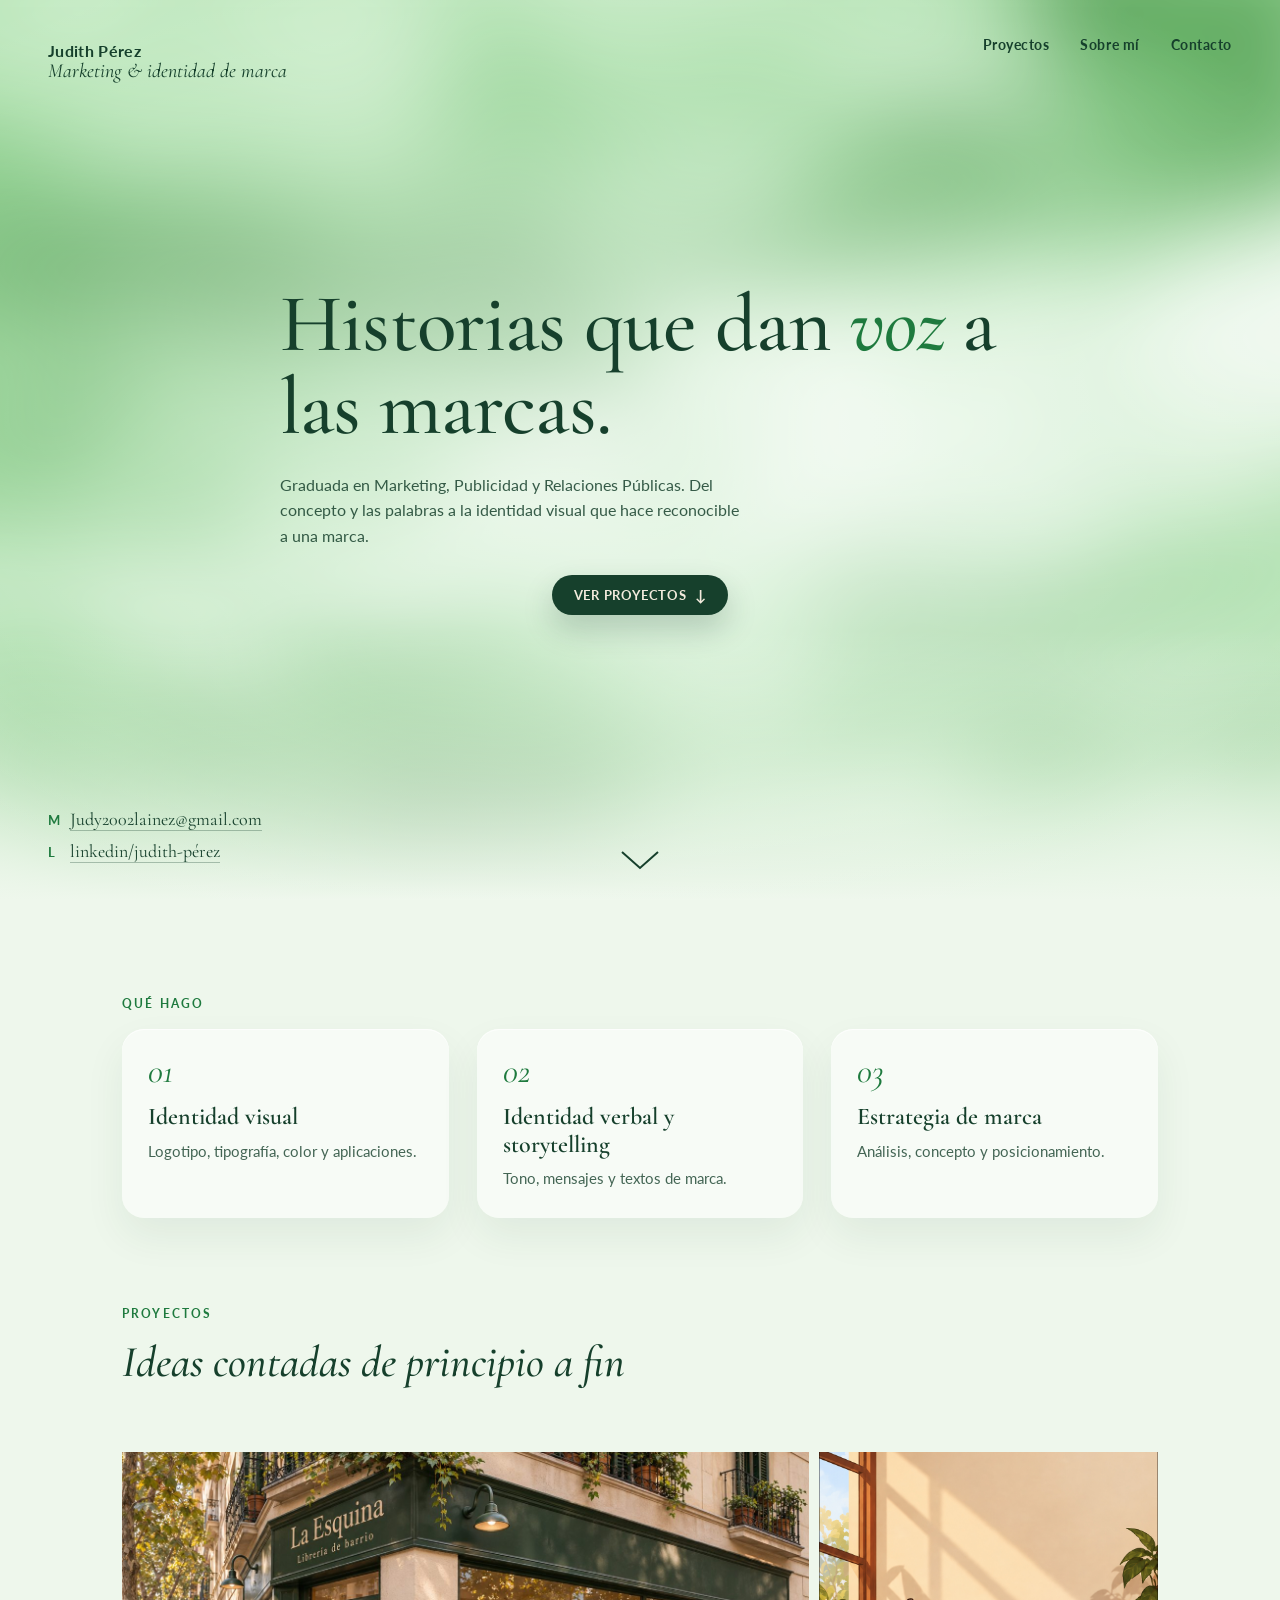
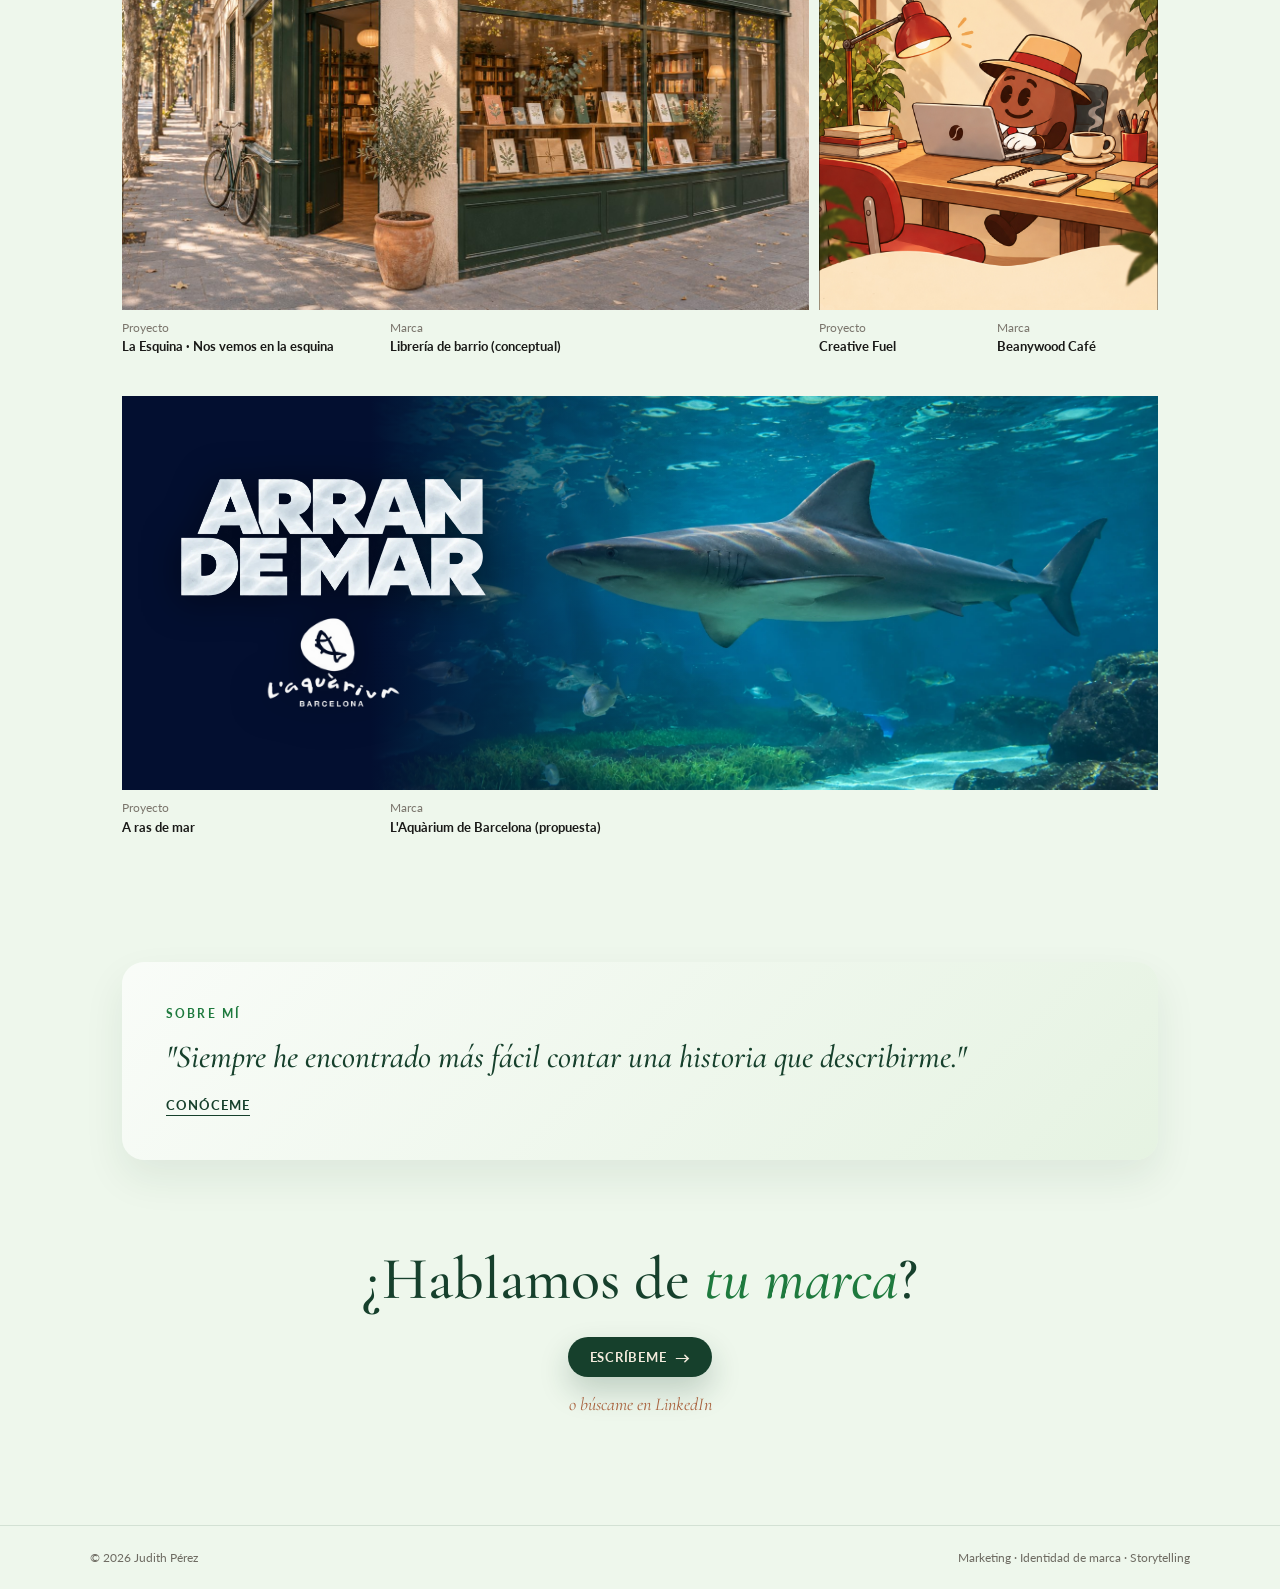
==== index.html @ 08b060f5 "Equal-height project covers in the grid Co-Authored-By: Claude Opus 5.5 <noreply@anthropic.com>" ====
<!DOCTYPE html>
<html lang="es">
<head>
  <meta charset="UTF-8" />
  <meta name="viewport" content="width=device-width, initial-scale=1.0" />
  <title>Judith Pérez — Portfolio creativo</title>
  <meta name="description" content="Portfolio de Judith Pérez: marketing, identidad de marca y storytelling. Marcas con una voz propia, que se reconocen y se recuerdan." />
  <link rel="preconnect" href="https://fonts.googleapis.com" />
  <link rel="preconnect" href="https://fonts.gstatic.com" crossorigin />
  <link rel="stylesheet" href="https://fonts.googleapis.com/css2?family=Cormorant+Garamond:ital,wght@0,400;0,500;0,600;1,400;1,500;1,600&family=Lato:ital,wght@0,400;0,700;1,400&family=Outfit:wght@500;700&display=swap" />
  <link rel="stylesheet" href="assets/styles/portfolio.css?v=20261119m" />
</head>
<body class="pf pf--home">

  <main class="pf-main">

    <!-- PORTADA A PANTALLA COMPLETA -->
    <section class="hm-hero">
      <header class="hm-hero__top">
        <a href="index.html" class="hm-hero__name" aria-current="page">
          <span>Judith Pérez</span>
          <em>Marketing &amp; identidad de marca</em>
        </a>
        <nav class="hm-hero__nav" aria-label="Principal">
          <a href="proyectos.html">Proyectos</a>
          <a href="sobre-mi.html">Sobre mí</a>
          <a href="contacto.html">Contacto</a>
        </nav>
      </header>

      <div class="hm-hero__center">
        <h1 class="hm-hero__title">Historias que dan <em>voz</em> a las marcas.</h1>
        <p class="hm-hero__lead">Graduada en Marketing, Publicidad y Relaciones Públicas. Del concepto y las palabras a la identidad visual que hace reconocible a una marca.</p>
        <a href="#proyectos" class="hm-hero__btn">Ver proyectos <span aria-hidden="true">↓</span></a>
      </div>

      <ul class="hm-hero__contact" aria-label="Contacto">
        <li><b>M</b><a href="mailto:Judy2002lainez@gmail.com">Judy2002lainez@gmail.com</a></li>
        <li><b>L</b><a href="https://www.linkedin.com/in/judith-p%C3%A9rez-0028a71b9/" target="_blank" rel="noopener">linkedin/judith-pérez</a></li>
      </ul>

      <a href="#proyectos" class="hm-hero__down" aria-label="Bajar a los proyectos">
        <svg viewBox="0 0 40 20" aria-hidden="true"><path d="M2 2 L20 18 L38 2" fill="none" stroke="currentColor" stroke-width="2" /></svg>
      </a>
    </section>

    <!-- QUÉ HAGO -->
    <section class="pf-wrap hm-do" aria-labelledby="hm-do-title">
      <p class="pf-eyebrow" id="hm-do-title">Qué hago</p>
      <ul class="hm-do__list">
        <li class="hm-do__item">
          <span class="hm-do__num" aria-hidden="true">01</span>
          <h2 class="hm-do__title">Identidad visual</h2>
          <p>Logotipo, tipografía, color y aplicaciones.</p>
        </li>
        <li class="hm-do__item">
          <span class="hm-do__num" aria-hidden="true">02</span>
          <h2 class="hm-do__title">Identidad verbal y storytelling</h2>
          <p>Tono, mensajes y textos de marca.</p>
        </li>
        <li class="hm-do__item">
          <span class="hm-do__num" aria-hidden="true">03</span>
          <h2 class="hm-do__title">Estrategia de marca</h2>
          <p>Análisis, concepto y posicionamiento.</p>
        </li>
      </ul>
    </section>

    <!-- PROYECTOS -->
    <section class="pf-projects hm-projects" id="proyectos">
      <div class="pf-wrap">
        <header class="pf-projects__header">
          <p class="pf-eyebrow">Proyectos</p>
          <h2 class="pf-projects__title">Ideas contadas de principio a fin</h2>
        </header>

        <div class="wk-grid">
          <a href="libreria.html" class="wk-item wk-item--wide" data-tags="identidad-visual identidad-verbal packaging estrategia">
            <span class="wk-item__media">
              <img src="assets/images/libreria/fachada-acera.jpg" alt="Fachada verde botella de La Esquina, librería de barrio, en una esquina soleada con la puerta abierta y el escaparate lleno de libros" width="1400" height="933" loading="lazy" />
              <span class="wk-item__over" aria-hidden="true">
                <span class="wk-item__tags"><span>Identidad visual</span><span>Identidad verbal</span><span>Packaging</span></span>
                <span class="wk-item__cta">Ver caso</span>
              </span>
            </span>
            <span class="wk-item__meta">
              <span><small>Proyecto</small>La Esquina · Nos vemos en la esquina</span>
              <span><small>Marca</small>Librería de barrio (conceptual)</span>
            </span>
          </a>

          <a href="beanywood.html" class="wk-item wk-item--tall" data-tags="estrategia identidad-verbal">
            <span class="wk-item__media">
              <img src="assets/images/beanywood/creative-fuel-ilustracion.jpg" alt="Ilustración de Beany con sombrero trabajando en su portátil junto a una taza de café" width="1026" height="1451" loading="lazy" />
              <span class="wk-item__over" aria-hidden="true">
                <span class="wk-item__tags"><span>Estrategia</span><span>Concepto</span><span>Copy</span></span>
                <span class="wk-item__cta">Ver caso</span>
              </span>
            </span>
            <span class="wk-item__meta">
              <span><small>Proyecto</small>Creative Fuel</span>
              <span><small>Marca</small>Beanywood Café</span>
            </span>
          </a>

          <a href="aquarium.html" class="wk-item wk-item--full" data-tags="campana estrategia identidad-verbal">
            <span class="wk-item__media wk-cover-aq wk-cover-aq--foto">
              <img src="assets/images/aquarium/portada-tiburon.webp" width="1672" height="941" alt="Un tiburón nada bajo el agua entre peces" />
            <span class="wk-cover-aq__marca" aria-hidden="true"><img src="assets/images/aquarium/arran-texto-claro.webp" width="1222" height="472" alt="" /><img src="assets/images/aquarium/aquarium-logo-claro.webp" width="324" height="220" alt="" /></span>
              <span class="wk-item__over" aria-hidden="true">
                <span class="wk-item__tags"><span>Experiencia</span><span>Concepto</span><span>Copy</span></span>
                <span class="wk-item__cta">Ver caso</span>
              </span>
            </span>
            <span class="wk-item__meta">
              <span><small>Proyecto</small>A ras de mar</span>
              <span><small>Marca</small>L'Aquàrium de Barcelona (propuesta)</span>
            </span>
          </a>
        </div>
      </div>
    </section>

    <!-- SOBRE MÍ (acceso) -->
    <section class="pf-wrap hm-about">
      <a href="sobre-mi.html" class="pf-teaser">
        <span class="pf-eyebrow">Sobre mí</span>
        <span class="pf-teaser__title">"Siempre he encontrado más fácil contar una historia que describirme."</span>
        <span class="pf-card__more">Conóceme</span>
      </a>
    </section>

    <!-- CIERRE: CONTACTO -->
    <section class="hm-contact" aria-labelledby="hm-contact-title">
      <h2 class="hm-contact__title" id="hm-contact-title">¿Hablamos de <em>tu marca</em>?</h2>
      <a href="mailto:Judy2002lainez@gmail.com" class="hm-hero__btn">Escríbeme <span aria-hidden="true">→</span></a>
      <a href="https://www.linkedin.com/in/judith-p%C3%A9rez-0028a71b9/" class="hm-contact__link" target="_blank" rel="noopener">o búscame en LinkedIn</a>
    </section>

  </main>

  <!-- FOOTER -->
  <footer class="pf-footer">
    <div class="pf-footer__inner">
      <span>© 2026 Judith Pérez</span>
      <span>Marketing · Identidad de marca · Storytelling</span>
    </div>
  </footer>

</body>
</html>
---- assets/styles/portfolio.css ----
/* ═══════════════════════════════════════════
   Judith Pérez — Portfolio creativo
   ═══════════════════════════════════════════ */

/* ── DESIGN TOKENS ── */
:root {
  --pf-paper:      #FCFAF3;
  --pf-paper-warm: #F6F1E4;
  --pf-blush:      #FFF8F8;
  --pf-sand:       #E4DCC8;
  --pf-ink:        #2B2B28;
  --pf-ink-soft:   #4A4944;
  --pf-muted:      #6E6B62;
  --pf-sage:       #5F7F52;
  --pf-sage-light: #C8D6BE;
  --pf-terracotta: #A8623E;
  --pf-line:       rgba(43,43,40,.15);
  --pf-line-strong: rgba(43,43,40,.25);

  --pf-serif: 'Cormorant Garamond', Georgia, serif;
  --pf-sans:  'Lato', 'Helvetica Neue', Arial, sans-serif;

  --pf-max: 1100px;
  --pf-gutter: 32px;
  --pf-transition: .15s ease;
}

/* ── RESET & BASE ── */
*, *::before, *::after { box-sizing: border-box; margin: 0; padding: 0; }

html { scroll-behavior: smooth; scroll-padding-top: 84px; }

body.pf {
  background: var(--pf-paper);
  color: var(--pf-ink);
  font-family: var(--pf-sans);
  overflow-x: hidden;
  min-height: 100vh;
  display: flex;
  flex-direction: column;
}
body.pf--paper-warm { background: var(--pf-paper-warm); }

/* Cada página: el contenido ocupa el alto disponible y el pie queda abajo */
.pf-main { flex: 1 0 auto; }
.pf-main--center { display: flex; align-items: center; justify-content: center; }

.pf ::selection { background: var(--pf-sage-light); color: var(--pf-ink); }
.pf a { color: var(--pf-terracotta); text-decoration: none; transition: color var(--pf-transition); }
.pf a:hover { color: var(--pf-sage); }
.pf :focus-visible { outline: 2px solid var(--pf-sage); outline-offset: 3px; }
.pf ul { list-style: none; }

.pf-wrap { max-width: var(--pf-max); margin: 0 auto; padding: 0 var(--pf-gutter); }
.pf-rule { border: 0; border-top: 1px solid var(--pf-line); }

.pf-eyebrow {
  font-family: var(--pf-sans);
  font-size: 12px;
  font-weight: 700;
  letter-spacing: .18em;
  text-transform: uppercase;
  color: var(--pf-sage);
  margin-bottom: 16px;
}

.pf-tag {
  font-family: var(--pf-sans);
  font-size: 11px;
  font-weight: 700;
  letter-spacing: .1em;
  text-transform: uppercase;
  color: var(--pf-terracotta);
}

.pf-link-cta {
  font-size: 13px;
  font-weight: 700;
  letter-spacing: .1em;
  text-transform: uppercase;
  padding-bottom: 3px;
  border-bottom: 1px solid currentColor;
}
.pf .pf-link-cta { color: var(--pf-ink); }
.pf .pf-link-cta:hover { color: var(--pf-sage); }

/* ── NAV ── */
.pf-nav {
  position: sticky;
  top: 0;
  z-index: 50;
  background: var(--pf-paper);
  border-bottom: 1px solid var(--pf-line);
}
.pf-nav__inner {
  max-width: var(--pf-max);
  margin: 0 auto;
  padding: 0 var(--pf-gutter);
  height: 84px;
  display: flex;
  align-items: center;
  justify-content: space-between;
  gap: 24px;
}
.pf .pf-nav__name {
  font-family: var(--pf-serif);
  font-style: italic;
  font-weight: 600;
  font-size: 26px;
  color: var(--pf-ink);
  white-space: nowrap;
}
.pf-nav__links { display: flex; gap: 32px; align-items: center; }
.pf .pf-nav__link {
  font-size: 12px;
  font-weight: 700;
  letter-spacing: .12em;
  text-transform: uppercase;
  color: var(--pf-ink);
}
.pf .pf-nav__link:hover { color: var(--pf-sage); }
.pf .pf-nav__link--accent { color: var(--pf-sage); }
.pf .pf-nav__link--accent,
.pf .pf-nav__link[aria-current="page"] {
  border-bottom: 1px solid currentColor;
  padding-bottom: 2px;
}
.pf .pf-nav__link[aria-current="page"] { color: var(--pf-sage); }

/* ── HERO ── */
.pf-hero {
  max-width: var(--pf-max);
  margin: 0 auto;
  padding: 96px var(--pf-gutter) 80px;
  background: var(--pf-blush);
}
.pf-hero__eyebrow { margin-bottom: 28px; }
.pf-hero__title {
  font-family: var(--pf-serif);
  font-weight: 500;
  font-style: italic;
  font-size: clamp(44px, 8vw, 76px);
  line-height: 1.08;
  color: var(--pf-ink);
  margin-bottom: 32px;
  max-width: 820px;
}
.pf-hero__row { display: flex; gap: 56px; align-items: flex-end; flex-wrap: wrap; }
.pf-hero__lead {
  font-size: 18px;
  line-height: 1.75;
  color: var(--pf-ink-soft);
  max-width: 440px;
}

/* ── INICIO: PROYECTO DESTACADO Y ACCESOS ── */
.pf-featured { background: var(--pf-paper-warm); padding: 80px 0; }
.pf .pf-featured__card {
  display: grid;
  grid-template-columns: minmax(0, 1.1fr) minmax(0, 1fr);
  gap: 48px;
  align-items: center;
  color: var(--pf-ink);
}
.pf-featured__media { aspect-ratio: 4 / 3; overflow: hidden; }
.pf-featured__card:hover .pf-media { border-color: var(--pf-ink); }
.pf-featured__body { display: flex; flex-direction: column; align-items: flex-start; }
.pf-featured__title {
  font-family: var(--pf-serif);
  font-style: italic;
  font-weight: 500;
  font-size: clamp(32px, 4.5vw, 44px);
  line-height: 1.1;
  margin-bottom: 12px;
}
.pf-featured__body .pf-tag { margin-bottom: 20px; }
.pf-featured__text {
  font-size: 16px;
  line-height: 1.75;
  color: var(--pf-ink-soft);
  margin-bottom: 24px;
  max-width: 440px;
}
.pf .pf-featured__card:hover,
.pf .pf-teaser:hover { color: var(--pf-ink); }
.pf-featured__card:hover .pf-card__more,
.pf-teaser:hover .pf-card__more { color: var(--pf-sage); }

.pf-teasers {
  display: grid;
  grid-template-columns: repeat(2, minmax(0, 1fr));
  gap: 40px;
  padding-top: 80px;
  padding-bottom: 96px;
}
.pf .pf-teaser {
  display: flex;
  flex-direction: column;
  align-items: flex-start;
  padding-top: 24px;
  border-top: 1px solid var(--pf-line);
  color: var(--pf-ink);
}
.pf-teaser__title {
  font-family: var(--pf-serif);
  font-style: italic;
  font-weight: 500;
  font-size: clamp(26px, 3.4vw, 32px);
  line-height: 1.25;
  margin-bottom: 20px;
}

/* ── SOBRE MÍ ── */
.pf-about {
  max-width: var(--pf-max);
  margin: 0 auto;
  padding: 80px var(--pf-gutter);
  display: grid;
  grid-template-columns: 220px 1fr;
  gap: 56px;
}
.pf-about__label {
  font-family: var(--pf-sans);
  font-size: 14px;
  font-weight: 800;
  letter-spacing: .18em;
  text-transform: uppercase;
  color: var(--pf-sage);
}
.pf-about__quote {
  font-family: var(--pf-serif);
  font-style: italic;
  font-weight: 500;
  font-size: clamp(26px, 3.4vw, 34px);
  line-height: 1.4;
  color: var(--pf-ink);
  margin-bottom: 28px;
  max-width: 680px;
}
.pf-about__text {
  font-family: var(--pf-serif);
  font-size: 16px;
  line-height: 1.8;
  color: var(--pf-ink-soft);
  max-width: 600px;
  margin-bottom: 40px;
}
.pf-about--page { padding-top: 96px; padding-bottom: 96px; }
.pf-about__body { max-width: 640px; margin-bottom: 40px; font-family: var(--pf-serif); font-size: 18px; line-height: 1.8; color: var(--pf-ink-soft); }
.pf-about__body p + p { margin-top: 18px; }
.pf-about__body p:first-child::first-letter { float: left; margin: 6px 10px 0 0; font-size: 64px; line-height: .8; font-weight: 600; color: var(--pf-sage); }
.pf-about__close { font-style: italic; color: var(--pf-ink); }
.pf-about__body a { color: var(--pf-sage); text-decoration: underline; text-underline-offset: 3px; }
.pf-about__body a:hover { color: var(--pf-terracotta); }
.pf-about--page { grid-template-columns: minmax(0, 300px) minmax(0, 1fr); align-items: start; }
.pf-about__side { position: sticky; top: 110px; }
.pf-about__photo { margin: 24px 0 0; padding: 10px 10px 34px; background: #fff; box-shadow: 0 14px 30px rgba(34,48,42,.16); rotate: -2deg; transition: rotate .4s ease, scale .4s ease; }
.pf-about__photo:hover { rotate: 0deg; scale: 1.02; }
.pf-about__photo img { display: block; width: 100%; height: auto; aspect-ratio: 4 / 5; object-fit: cover; object-position: 52% 40%; }
@media (max-width: 760px) {
  .pf-about__side { position: static; }
  .pf-about__photo { max-width: 300px; }
}
.pf-page-links { display: flex; gap: 32px; flex-wrap: wrap; margin-top: 48px; }
.pf-skills { display: flex; gap: 16px; flex-wrap: wrap; }
.pf-skill {
  border: 1px solid var(--pf-line-strong);
  border-radius: 999px;
  padding: 10px 20px;
  font-size: 13px;
  font-weight: 700;
  letter-spacing: .04em;
  color: var(--pf-ink);
}

/* ── PROYECTOS ── */
.pf-projects { background: var(--pf-paper-warm); padding: 80px 0 96px; }
.pf-projects__header { margin-bottom: 64px; }
.pf-projects__title {
  font-family: var(--pf-serif);
  font-style: italic;
  font-weight: 500;
  font-size: clamp(34px, 5vw, 44px);
  color: var(--pf-ink);
  margin-bottom: 12px;
  line-height: 1.15;
}
.pf-projects__note { font-size: 14px; color: var(--pf-muted); }

.pf-grid {
  display: grid;
  grid-template-columns: repeat(auto-fit, minmax(280px, 1fr));
  gap: 40px;
}

.pf-media {
  width: 100%;
  background: var(--pf-sand);
  border: 1px solid var(--pf-line);
  border-radius: 4px;
  display: flex;
  align-items: center;
  justify-content: center;
  transition: border-color var(--pf-transition);
}
.pf-media--card { aspect-ratio: 4 / 3; margin-bottom: 20px; }
.pf-media--wide { aspect-ratio: 16 / 7; margin-bottom: 40px; }
.pf-media__label { font-size: 12px; letter-spacing: .04em; color: rgba(43,43,40,.55); }
.pf-media__label[hidden], .pf-media__img[hidden] { display: none; }
.pf-media:has(.pf-media__img:not([hidden])) { overflow: hidden; }
.pf-media__img {
  display: block;
  width: 100%;
  height: 100%;
  object-fit: cover;
  object-position: center 30%;
}
.pf-media__img--contain { object-fit: contain; object-position: center; }
.pf-media__img--beany { object-position: center 62%; }

/* Portada provisional de La Esquina Doblada (verde botella + esquina doblada) */
.pf-media--esquina {
  position: relative;
  overflow: hidden;
  background: #1F4D3A;
  border-color: #1F4D3A;
  padding: 24px;
  clip-path: polygon(0 0, calc(100% - 44px) 0, 100% 44px, 100% 100%, 0 100%);
}
.pf-media--esquina::after {
  content: "";
  position: absolute;
  top: 0; right: 0;
  width: 44px; height: 44px;
  background: linear-gradient(to bottom left, transparent 50%, #D8CBB0 50%);
  border-bottom-left-radius: 6px;
}
.pf-media--esquina span {
  font-family: 'Fraunces', Georgia, serif;
  font-variation-settings: 'SOFT' 100, 'opsz' 144;
  font-weight: 600;
  font-size: clamp(30px, 3.4vw, 40px);
  line-height: .98;
  color: #F3EBDD;
  text-align: center;
}
.pf-media--esquina em { display: block; font-style: italic; font-weight: 400; color: #C9A97A; }

.pf-card {
  all: unset;
  display: flex;
  flex-direction: column;
  align-items: flex-start;
  cursor: pointer;
  text-align: left;
}
.pf-card:focus-visible { outline: 2px solid var(--pf-sage); outline-offset: 6px; }
.pf-card:hover .pf-media { border-color: var(--pf-ink); }
.pf-card__number {
  font-family: var(--pf-serif);
  font-style: italic;
  font-size: 14px;
  color: var(--pf-sage);
  margin-bottom: 8px;
}
.pf-card__title {
  font-family: var(--pf-serif);
  font-weight: 600;
  font-size: 28px;
  color: var(--pf-ink);
  line-height: 1.15;
  margin-bottom: 10px;
}
.pf-card .pf-tag { margin-bottom: 14px; }
.pf-card__more {
  font-size: 13px;
  font-weight: 700;
  letter-spacing: .08em;
  text-transform: uppercase;
  color: var(--pf-ink);
  border-bottom: 1px solid currentColor;
  padding-bottom: 2px;
  transition: color var(--pf-transition);
}
.pf-card:hover .pf-card__more { color: var(--pf-sage); }

/* ── MODAL ── */
.pf-modal {
  border: 0;
  padding: 0;
  background: transparent;
  max-width: min(820px, calc(100vw - 64px));
  width: 100%;
  max-height: 88vh;
  margin: auto;
  color: var(--pf-ink);
}
.pf-modal::backdrop { background: rgba(43,43,40,.55); }
.pf-modal__panel {
  background: var(--pf-paper);
  border-radius: 6px;
  padding: 56px;
  max-height: 88vh;
  overflow-y: auto;
}
.pf-modal__head {
  display: flex;
  justify-content: space-between;
  align-items: flex-start;
  gap: 24px;
  margin-bottom: 32px;
}
.pf-modal__number {
  font-family: var(--pf-serif);
  font-style: italic;
  font-size: 15px;
  color: var(--pf-sage);
  margin-bottom: 10px;
}
.pf-modal__title {
  font-family: var(--pf-serif);
  font-weight: 600;
  font-size: clamp(30px, 4vw, 38px);
  line-height: 1.15;
  margin-bottom: 12px;
}
.pf-modal__close {
  all: unset;
  cursor: pointer;
  font-family: var(--pf-sans);
  font-size: 22px;
  line-height: 1;
  padding: 4px 8px;
  color: var(--pf-ink);
}
.pf-modal__close:focus-visible { outline: 2px solid var(--pf-sage); outline-offset: 2px; }
.pf-modal__grid { display: grid; grid-template-columns: 1fr 1fr; gap: 36px 40px; }
.pf-modal__label {
  font-family: var(--pf-sans);
  font-size: 11px;
  font-weight: 700;
  letter-spacing: .12em;
  text-transform: uppercase;
  color: var(--pf-sage);
  margin-bottom: 8px;
}
.pf-modal__text { font-size: 16px; line-height: 1.7; color: var(--pf-ink-soft); }

.pf-gallery {
  display: grid;
  grid-template-columns: repeat(2, 1fr);
  gap: 16px;
  margin-top: 40px;
}
.pf-gallery[hidden] { display: none; }
.pf-gallery__item {
  aspect-ratio: 4 / 5;
  background: var(--pf-sand);
  border: 1px solid var(--pf-line);
  border-radius: 4px;
  overflow: hidden;
}
.pf-gallery__img { display: block; width: 100%; height: 100%; object-fit: cover; }

.pf-modal__note {
  margin-top: 32px;
  padding-top: 16px;
  border-top: 1px solid var(--pf-line);
  font-size: 12px;
  line-height: 1.6;
  color: var(--pf-muted);
}
.pf-modal__note:empty { display: none; }

/* ── CONTACTO ── */
.pf-contact {
  max-width: 704px;
  margin: 0 auto;
  padding: 100px var(--pf-gutter);
  text-align: center;
}
.pf-contact__eyebrow { margin-bottom: 24px; }
.pf-contact__title {
  font-family: var(--pf-serif);
  font-style: italic;
  font-weight: 500;
  font-size: clamp(36px, 6vw, 48px);
  line-height: 1.15;
  color: var(--pf-ink);
  margin-bottom: 24px;
}
.pf-contact__text { font-size: 16px; line-height: 1.8; color: var(--pf-ink-soft); margin-bottom: 40px; }
.pf .pf-contact__mail {
  font-family: var(--pf-serif);
  font-style: italic;
  font-size: clamp(20px, 4vw, 26px);
  color: var(--pf-terracotta);
  border-bottom: 1px solid currentColor;
  padding-bottom: 4px;
  overflow-wrap: anywhere;
}
.pf .pf-contact__mail:hover { color: var(--pf-sage); }
.pf-socials { display: flex; gap: 28px; justify-content: center; flex-wrap: wrap; margin-top: 40px; }
.pf .pf-socials__link {
  font-size: 12px;
  font-weight: 700;
  letter-spacing: .1em;
  text-transform: uppercase;
  color: var(--pf-muted);
  border-bottom: 1px solid rgba(43,43,40,.2);
}
.pf .pf-socials__link:hover { color: var(--pf-sage); }

/* ── FOOTER ── */
.pf-footer { border-top: 1px solid var(--pf-line); padding: 24px var(--pf-gutter); }
.pf-footer__inner {
  max-width: var(--pf-max);
  margin: 0 auto;
  display: flex;
  justify-content: space-between;
  flex-wrap: wrap;
  gap: 8px;
  font-size: 12px;
  color: var(--pf-muted);
}

/* ── RESPONSIVE ── */
@media (max-width: 760px) {
  :root { --pf-gutter: 16px; }
  html { scroll-padding-top: 120px; }

  .pf-nav__inner { height: auto; padding-top: 16px; padding-bottom: 16px; flex-wrap: wrap; gap: 12px 24px; }
  .pf-nav__links { gap: 20px; }

  .pf-hero { padding-top: 64px; padding-bottom: 56px; }
  .pf-hero__row { gap: 32px; }

  .pf-about { grid-template-columns: 1fr; gap: 24px; padding-top: 56px; padding-bottom: 56px; }

  .pf-featured { padding: 56px 0; }
  .pf .pf-featured__card { grid-template-columns: 1fr; gap: 24px; }
  .pf-teasers { grid-template-columns: 1fr; gap: 32px; padding-top: 56px; padding-bottom: 72px; }

  .pf-projects { padding: 56px 0 72px; }
  .pf-projects__header { margin-bottom: 40px; }
  .pf-grid { grid-template-columns: 1fr; }

  .pf-modal { max-width: calc(100vw - 32px); }
  .pf-modal__panel { padding: 28px 24px; }
  .pf-modal__grid { grid-template-columns: 1fr; gap: 28px; }
  .pf-media--wide { margin-bottom: 28px; }

  .pf-contact { padding-top: 72px; padding-bottom: 72px; }
}

/* ═══════════════════════════════════════════
   Inicio: portada a pantalla completa
   Fondo de páginas de libro en verde tinta, nombre arriba,
   frase en el centro, contacto abajo a la izquierda y foto abajo a la derecha.
   ═══════════════════════════════════════════ */
.hm-hero {
  --hm-cream: #F3EBDD;
  --hm-ochre: #C9A97A;
  position: relative;
  display: grid;
  grid-template-rows: auto 1fr auto;
  min-height: 100vh;
  min-height: 100svh;
  padding: clamp(20px, 3vw, 36px) clamp(20px, 4vw, 48px);
  color: var(--hm-cream);
  background:
    linear-gradient(180deg, rgba(16,30,23,.82), rgba(16,30,23,.9)),
    url("../images/libreria/paginas-dobladas.jpg") center / cover no-repeat,
    #10241B;
  overflow: hidden;
}
.hm-hero a { color: inherit; }
.hm-hero__top { display: flex; justify-content: space-between; align-items: flex-start; gap: 24px; }
.hm-hero__name { display: flex; flex-direction: column; line-height: 1.15; text-decoration: none; }
.hm-hero__name span { font-family: var(--pf-sans); font-weight: 700; font-size: 16px; letter-spacing: .02em; }
.hm-hero__name em { font-family: var(--pf-serif); font-style: italic; font-size: 20px; color: var(--hm-ochre); }
.hm-hero__nav { display: flex; gap: clamp(14px, 2.4vw, 32px); font-family: var(--pf-sans); font-size: 14px; letter-spacing: .04em; }
.hm-hero__nav a { text-decoration: none; border-bottom: 1px solid transparent; padding-bottom: 2px; transition: border-color .2s ease, color .2s ease; }
.hm-hero__nav a:hover { color: var(--hm-ochre); border-bottom-color: currentColor; }

.hm-hero__center { align-self: center; justify-self: center; width: min(720px, 100%); text-align: left; }
.hm-hero__title { font-family: var(--pf-serif); font-weight: 500; font-size: clamp(40px, 6.4vw, 84px); line-height: 1.02; letter-spacing: -.01em; color: var(--hm-cream); }
.hm-hero__title em { font-style: italic; color: var(--hm-ochre); }
.hm-hero__lead { max-width: 460px; margin-top: 22px; font-family: var(--pf-sans); font-size: 16px; line-height: 1.6; color: rgba(243,235,221,.8); }

.hm-hero__contact { list-style: none; align-self: end; display: grid; gap: 6px; font-family: var(--pf-serif); font-size: 18px; }
.hm-hero__contact b { display: inline-block; width: 22px; font-family: var(--pf-sans); font-size: 13px; font-weight: 700; color: var(--hm-ochre); }
.hm-hero__contact a { text-decoration: none; border-bottom: 1px solid rgba(243,235,221,.25); }
.hm-hero__contact a:hover { color: var(--hm-ochre); border-bottom-color: currentColor; }

.hm-hero__photo {
  position: absolute;
  right: clamp(20px, 4vw, 48px);
  bottom: clamp(20px, 3vw, 36px);
  width: clamp(120px, 14vw, 190px);
  padding: 7px 7px 0;
  background: #FFFDF8;
  box-shadow: 0 0 0 1.5px var(--hm-ochre), 0 18px 40px rgba(0,0,0,.4);
  text-decoration: none;
  rotate: 3deg;
  transition: rotate .4s ease, scale .4s ease;
}
.hm-hero__photo:hover { rotate: 0deg; scale: 1.04; }
.hm-hero__photo img { display: block; width: 100%; height: auto; aspect-ratio: 1; object-fit: cover; object-position: 52% 35%; }
.hm-hero__photo span { display: block; padding: 6px 0 8px; text-align: center; font-family: var(--pf-serif); font-style: italic; font-size: 15px; color: #2B2B28; }

.hm-hero__down { position: absolute; left: 50%; bottom: clamp(18px, 3vw, 30px); translate: -50% 0; width: 40px; color: var(--hm-cream); animation: hm-bob 2.4s ease-in-out infinite; }
.hm-hero__down svg { display: block; width: 100%; height: auto; }
@keyframes hm-bob { 0%, 100% { translate: -50% 0; } 50% { translate: -50% 6px; } }

html:has(.pf--home) { scroll-behavior: smooth; }
.hm-projects { scroll-margin-top: 0; }
.hm-about { padding-bottom: 80px; }

@media (prefers-reduced-motion: reduce) {
  .hm-hero__down { animation: none; }
  html:has(.pf--home) { scroll-behavior: auto; }
}

@media (max-width: 700px) {
  .hm-hero__top { flex-direction: column; gap: 14px; }
  .hm-hero__center { padding: 40px 0 24px; }
  .hm-hero__contact { font-size: 16px; padding-bottom: 150px; }
  .hm-hero__photo { width: 120px; }
  .hm-hero__down { display: none; }
}

/* ── Inicio: fondo de humo verde claro (sustituye al de páginas en verde tinta) ── */
.hm-hero {
  --hm-ink: #16402C;
  --hm-green: #1E7A3E;
  color: var(--hm-ink);
  background:
    radial-gradient(70% 60% at 45% 50%, rgba(255,255,255,.78), rgba(255,255,255,.35) 60%, rgba(255,255,255,.1)),
    url("../images/inicio/humo-verde.jpg") center / cover no-repeat,
    #E6F4E3;
}
.hm-hero__name em { color: var(--hm-green); }
.hm-hero__nav a:hover { color: var(--hm-green); }
.hm-hero__title { color: var(--hm-ink); }
.hm-hero__title em { color: var(--hm-green); }
.hm-hero__lead { color: rgba(22,64,44,.85); }
.hm-hero__contact b { color: var(--hm-green); }
.hm-hero__contact a { border-bottom-color: rgba(22,64,44,.3); }
.hm-hero__contact a:hover { color: var(--hm-green); }
.hm-hero__contact li { width: fit-content; padding: 2px 10px 2px 6px; border-radius: 999px; background: rgba(255,255,255,.6); }
.hm-hero__down { color: var(--hm-ink); }
.hm-hero__photo { box-shadow: 0 0 0 1.5px var(--hm-green), 0 18px 40px rgba(22,64,44,.25); }
.hm-hero__nav { padding: 8px 18px; border-radius: 999px; background: rgba(255,255,255,.72); -webkit-backdrop-filter: blur(6px); backdrop-filter: blur(6px); font-weight: 700; }
.hm-hero__name { padding: 6px 14px 8px; border-radius: 16px; background: rgba(255,255,255,.6); }

/* ═══ Inicio: humo muy difuminado y estética verde claro en toda la página ═══ */
body.pf--home {
  --hm-mint: #EEF7EC;
  --hm-mint-2: #E2F1DE;
  background: var(--hm-mint);
}
/* El humo pasa a una capa propia, muy desenfocada */
.hm-hero { isolation: isolate; background: var(--hm-mint, #EEF7EC); }
.hm-hero::before {
  content: "";
  position: absolute;
  inset: -12%;
  z-index: -2;
  background: url("../images/inicio/humo-verde.jpg") center / cover no-repeat;
  filter: blur(48px) saturate(.85);
  opacity: .75;
}
/* Velo claro y fundido hacia el resto de la página */
.hm-hero::after {
  content: "";
  position: absolute;
  inset: 0;
  z-index: -1;
  background:
    radial-gradient(70% 60% at 45% 48%, rgba(255,255,255,.7), rgba(255,255,255,.2) 65%, transparent),
    linear-gradient(to bottom, transparent 70%, var(--hm-mint, #EEF7EC));
}
/* Con el fondo tan suave ya no hacen falta las etiquetas blancas */
.hm-hero__nav, .hm-hero__name, .hm-hero__contact li { background: none; -webkit-backdrop-filter: none; backdrop-filter: none; padding-left: 0; padding-right: 0; }
.hm-hero__nav { padding: 0; }

/* Proyectos y Sobre mí con la misma atmósfera */
.pf--home .hm-projects { background: transparent; padding-top: clamp(48px, 7vw, 88px); }
.pf--home .pf-eyebrow { color: #1E7A3E; }
.pf--home .pf-projects__title { color: #16402C; }
.pf--home .pf-card {
  padding: 14px 14px 20px;
  border-radius: 22px;
  background: rgba(255,255,255,.55);
  box-shadow: 0 1px 0 rgba(255,255,255,.8) inset, 0 18px 40px rgba(22,64,44,.08);
  transition: translate .3s ease, box-shadow .3s ease;
}
.pf--home .pf-card:hover { translate: 0 -4px; box-shadow: 0 1px 0 rgba(255,255,255,.8) inset, 0 26px 50px rgba(22,64,44,.14); }
.pf--home .pf-card .pf-media { border-radius: 14px; overflow: hidden; }
.pf--home .pf-card__title { color: #16402C; }
.pf--home .pf-tag { color: #1E7A3E; }
.pf--home .pf-card__more { color: #16402C; }
.pf--home .pf-teaser {
  border: 0;
  border-radius: 22px;
  padding: clamp(28px, 4vw, 44px);
  background: linear-gradient(135deg, rgba(255,255,255,.65), rgba(226,241,222,.7));
  box-shadow: 0 18px 40px rgba(22,64,44,.08);
}
.pf--home .pf-teaser__title { color: #16402C; }
.pf--home .pf-footer { background: transparent; border-top: 1px solid rgba(22,64,44,.12); color: #2F5B43; }

/* Inicio: subtítulo del nombre en blanco, con una sombra suave para que se lea */
.hm-hero__name em { color: #FFFFFF; text-shadow: 0 1px 2px rgba(22,64,44,.35), 0 2px 14px rgba(22,64,44,.35); }
@media (max-width: 700px) { .hm-hero__contact { padding-bottom: 0; } }

/* Inicio: botón «Ver proyectos» de la portada */
.hm-hero__btn {
  display: inline-flex;
  align-items: center;
  gap: 10px;
  margin-top: 30px;
  padding: 15px 30px;
  border-radius: 999px;
  background: #16402C;
  color: #F3EBDD !important;
  font-family: var(--pf-sans);
  font-size: 15px;
  font-weight: 700;
  letter-spacing: .06em;
  text-transform: uppercase;
  text-decoration: none;
  box-shadow: 0 14px 30px rgba(22,64,44,.22);
  transition: translate .25s ease, box-shadow .25s ease, background-color .25s ease;
}
.hm-hero__btn span { font-size: 17px; transition: translate .25s ease; }
.hm-hero__btn:hover, .hm-hero__btn:focus-visible { background: #1E7A3E; translate: 0 -2px; box-shadow: 0 18px 36px rgba(22,64,44,.28); }
.hm-hero__btn:hover span { translate: 0 3px; }
.hm-hero__btn:focus-visible { outline: 3px solid #1E7A3E; outline-offset: 3px; }

/* Inicio: subtítulo del nombre en verde oscuro (sustituye al blanco) */
.hm-hero__name em { color: #16402C; text-shadow: none; }
/* Botón «Ver proyectos»: algo más pequeño y centrado */
.hm-hero__btn { display: flex; width: fit-content; margin: 26px auto 0; padding: 11px 22px; font-size: 13px; gap: 8px; }
.hm-hero__btn span { font-size: 15px; }

/* Inicio: franja «Qué hago» */
.hm-do { padding-top: clamp(56px, 8vw, 96px); }
.hm-do__list { list-style: none; display: grid; grid-template-columns: repeat(3, minmax(0, 1fr)); gap: clamp(16px, 2.4vw, 28px); margin-top: 18px; }
.hm-do__item { padding: 26px 26px 28px; border-radius: 22px; background: rgba(255,255,255,.55); box-shadow: 0 1px 0 rgba(255,255,255,.8) inset, 0 18px 40px rgba(22,64,44,.07); }
.hm-do__num { display: block; font-family: var(--pf-serif); font-style: italic; font-size: 34px; line-height: 1; color: #1E7A3E; margin-bottom: 14px; }
.hm-do__title { font-family: var(--pf-serif); font-weight: 600; font-size: 24px; line-height: 1.15; color: #16402C; margin-bottom: 8px; }
.hm-do__item p { font-family: var(--pf-sans); font-size: 15px; line-height: 1.6; color: rgba(22,64,44,.8); }

/* Inicio: cierre para contactar */
.hm-contact { max-width: var(--pf-max); margin: 0 auto; padding: clamp(48px, 7vw, 88px) var(--pf-gutter) clamp(64px, 9vw, 110px); text-align: center; }
.hm-contact__title { font-family: var(--pf-serif); font-weight: 500; font-size: clamp(36px, 5vw, 60px); line-height: 1.05; color: #16402C; }
.hm-contact__title em { font-style: italic; color: #1E7A3E; }
.hm-contact .hm-hero__btn { margin-top: 26px; }
.hm-contact__link { display: inline-block; margin-top: 16px; font-family: var(--pf-serif); font-style: italic; font-size: 18px; color: #16402C; text-decoration: underline; text-underline-offset: 4px; text-decoration-color: rgba(22,64,44,.35); }
.hm-contact__link:hover { color: #1E7A3E; }
.pf--home .hm-about { padding-bottom: 0; }

@media (max-width: 760px) {
  .hm-do__list { grid-template-columns: 1fr; }
}

/* Sobre mí: herramientas y formación complementaria */
.pf-tools { display: grid; grid-template-columns: minmax(0, 1.1fr) minmax(0, 1fr); gap: clamp(24px, 4vw, 48px); margin-top: 44px; padding-top: 32px; border-top: 1px solid var(--pf-line); max-width: 760px; }
.pf-tools__title { font-family: var(--pf-sans); font-size: 13px; font-weight: 800; letter-spacing: .16em; text-transform: uppercase; color: var(--pf-sage); margin-bottom: 16px; }
.pf-tools__list div { display: grid; grid-template-columns: 92px minmax(0, 1fr); gap: 12px; padding: 10px 0; border-bottom: 1px dashed var(--pf-line); }
.pf-tools__list dt { font-family: var(--pf-sans); font-size: 13px; font-weight: 700; color: var(--pf-muted); padding-top: 4px; }
.pf-tools__list dd { display: flex; flex-wrap: wrap; gap: 6px; }
.pf-tools__list dd span { padding: 3px 12px; border-radius: 999px; background: var(--pf-paper-warm); border: 1px solid var(--pf-line); font-family: var(--pf-serif); font-size: 17px; color: var(--pf-ink); }
.pf-tools__list dd em { font-size: 14px; color: var(--pf-muted); }
.pf-courses { list-style: none; }
.pf-courses li { display: flex; flex-direction: column; padding: 10px 0 12px; border-bottom: 1px dashed var(--pf-line); }
.pf-courses strong { font-family: var(--pf-serif); font-weight: 600; font-size: 19px; line-height: 1.25; color: var(--pf-ink); }
.pf-courses span { font-family: var(--pf-sans); font-size: 13px; color: var(--pf-muted); margin-top: 2px; }
@media (max-width: 760px) { .pf-tools { grid-template-columns: 1fr; } }

/* ═══ Barra superior (todas las páginas menos Inicio) ═══
   Más fina, translúcida y con el mismo nombre + subtítulo que la portada. */
.pf-nav {
  background: rgba(252,250,243,.82);
  -webkit-backdrop-filter: blur(10px) saturate(1.2);
          backdrop-filter: blur(10px) saturate(1.2);
  border-bottom: 1px solid rgba(22,64,44,.08);
}
.pf-nav__inner { height: 70px; }
.pf .pf-nav__name { display: flex; flex-direction: column; line-height: 1.1; font-style: normal; }
.pf .pf-nav__name span { font-family: var(--pf-sans); font-weight: 700; font-size: 15px; letter-spacing: .02em; color: #16402C; }
.pf .pf-nav__name em { font-family: var(--pf-serif); font-style: italic; font-weight: 500; font-size: 17px; color: #1E7A3E; }
.pf-nav__links { gap: 6px; }
.pf .pf-nav__link {
  padding: 8px 14px;
  border: 0;
  border-radius: 999px;
  font-size: 14px;
  font-weight: 700;
  letter-spacing: .01em;
  text-transform: none;
  color: #16402C;
  transition: background-color .2s ease, color .2s ease;
}
.pf .pf-nav__link:hover { background: #E2F1DE; color: #16402C; }
.pf .pf-nav__link[aria-current="page"] { background: #E2F1DE; color: #16402C; border: 0; padding-bottom: 8px; }
.pf .pf-nav__link--accent { margin-left: 6px; background: #16402C; color: #F3EBDD; border: 0; padding-bottom: 8px; }
.pf .pf-nav__link--accent:hover, .pf .pf-nav__link--accent[aria-current="page"] { background: #1E7A3E; color: #F3EBDD; }
@media (max-width: 760px) {
  .pf-nav__inner { height: auto; padding-top: 12px; padding-bottom: 12px; }
  .pf-nav__links { gap: 4px; }
  .pf .pf-nav__link { padding: 7px 11px; font-size: 13px; }
}

/* Barra superior en verde oscuro: destaca y encaja con todas las páginas */
.pf-nav {
  background: rgba(22,64,44,.96);
  border-bottom: 1px solid rgba(201,226,196,.18);
  box-shadow: 0 8px 24px rgba(22,64,44,.18);
}
.pf .pf-nav__name span { color: #F3EBDD; }
.pf .pf-nav__name em { color: #A9D3A8; }
.pf .pf-nav__link { color: #F3EBDD; }
.pf .pf-nav__link:hover { background: rgba(243,235,221,.12); color: #FFFFFF; }
.pf .pf-nav__link[aria-current="page"] { background: rgba(169,211,168,.22); color: #FFFFFF; }
.pf .pf-nav__link--accent { background: #A9D3A8; color: #16402C; }
.pf .pf-nav__link--accent:hover, .pf .pf-nav__link--accent[aria-current="page"] { background: #F3EBDD; color: #16402C; }
.pf .pf-nav__link:focus-visible { outline: 2px solid #A9D3A8; outline-offset: 2px; }
.pf-nav { border-bottom: 2px solid rgba(169,211,168,.6); }

/* Barra superior: blanca, casi opaca, flotando con sombra suave (sustituye a la verde) */
.pf-nav {
  background: rgba(255,255,255,.94);
  -webkit-backdrop-filter: blur(10px) saturate(1.2);
          backdrop-filter: blur(10px) saturate(1.2);
  border-bottom: 0;
  box-shadow: 0 1px 0 rgba(22,64,44,.06), 0 10px 30px rgba(22,64,44,.10);
}
.pf .pf-nav__name span { color: #16402C; }
.pf .pf-nav__name em { color: #1E7A3E; }
.pf .pf-nav__link { color: #16402C; }
.pf .pf-nav__link:hover { background: #E2F1DE; color: #16402C; }
.pf .pf-nav__link[aria-current="page"] { background: #E2F1DE; color: #16402C; }
.pf .pf-nav__link--accent { background: #16402C; color: #F3EBDD; }
.pf .pf-nav__link--accent:hover, .pf .pf-nav__link--accent[aria-current="page"] { background: #1E7A3E; color: #F3EBDD; }
.pf .pf-nav__link:focus-visible { outline: 2px solid #1E7A3E; outline-offset: 2px; }

/* ═══════════════════════════════════════════
   Estilo «estudio»: rejilla de proyectos con imagen grande,
   filtros en pastilla y datos pequeños debajo (página Proyectos)
   ═══════════════════════════════════════════ */
body.pf--work { background: #EAE5DC; }
.wk { max-width: 1320px; margin: 0 auto; padding: 28px clamp(16px, 2vw, 24px) 80px; }
.wk__title { position: absolute; width: 1px; height: 1px; overflow: hidden; clip: rect(0 0 0 0); }

.wk-filters { display: flex; flex-wrap: wrap; gap: 8px; margin-bottom: 18px; }
.wk-filter {
  padding: 8px 14px;
  border: 0;
  border-radius: 4px;
  background: #D6D0C5;
  color: #FFFFFF;
  font-family: var(--pf-sans);
  font-size: 13px;
  font-weight: 700;
  cursor: pointer;
  transition: background-color .2s ease, color .2s ease;
}
.wk-filter:hover { background: #C3BCAF; }
.wk-filter.is-active { background: #16402C; color: #FFFFFF; }
.wk-filter:focus-visible { outline: 2px solid #16402C; outline-offset: 2px; }

.wk-grid { display: grid; grid-template-columns: repeat(12, minmax(0, 1fr)); gap: 10px; align-items: start; }
.wk-item { display: block; text-decoration: none; color: #1A1A18; }
.wk-item[hidden] { display: none; }
.wk-item--wide { grid-column: span 8; }
.wk-item--tall { grid-column: span 4; }
.wk-item__media { position: relative; display: block; overflow: hidden; background: #D6D0C5; }
.wk-item__media img { display: block; width: 100%; height: auto; object-fit: cover; transition: scale .8s cubic-bezier(.2,.7,.2,1); }
.wk-item--wide .wk-item__media img { aspect-ratio: 3 / 2; object-position: 40% 50%; }
.wk-item--tall .wk-item__media img { aspect-ratio: 2 / 3; }
.wk-item:hover .wk-item__media img { scale: 1.04; }

/* Capa al pasar el cursor: etiquetas arriba y «Ver caso» en el centro */
.wk-item__over {
  position: absolute;
  inset: 0;
  display: flex;
  align-items: center;
  justify-content: center;
  background: rgba(22,64,44,.42);
  opacity: 0;
  transition: opacity .35s ease;
}
.wk-item:hover .wk-item__over, .wk-item:focus-visible .wk-item__over { opacity: 1; }
.wk-item__tags { position: absolute; top: 14px; left: 14px; display: flex; flex-wrap: wrap; gap: 6px; }
.wk-item__tags span { padding: 6px 10px; border-radius: 4px; background: rgba(255,255,255,.22); -webkit-backdrop-filter: blur(6px); backdrop-filter: blur(6px); color: #FFFFFF; font-family: var(--pf-sans); font-size: 12px; font-weight: 700; }
.wk-item__cta { color: #FFFFFF; font-family: var(--pf-sans); font-size: 15px; font-weight: 700; letter-spacing: .02em; }
.wk-item:focus-visible { outline: 2px solid #16402C; outline-offset: 3px; }

/* Datos pequeños debajo de cada imagen, en dos columnas */
.wk-item__meta { display: grid; grid-template-columns: repeat(2, minmax(0, 1fr)); gap: 16px; padding: 10px 0 30px; max-width: 520px; }
.wk-item__meta span { display: flex; flex-direction: column; font-family: var(--pf-sans); font-size: 13px; font-weight: 700; line-height: 1.35; }
.wk-item__meta small { font-size: 12px; font-weight: 400; color: #7A756C; margin-bottom: 2px; }
.wk-empty { padding: 40px 0; font-family: var(--pf-sans); color: #7A756C; }

@media (max-width: 760px) {
  .wk-item--wide, .wk-item--tall { grid-column: 1 / -1; }
  .wk-item--tall .wk-item__media img { aspect-ratio: 4 / 5; }
  .wk-item__over { opacity: 1; background: linear-gradient(to bottom, rgba(22,64,44,.35), transparent 40%); align-items: flex-end; justify-content: flex-start; }
  .wk-item__cta { display: none; }
}

.pf .wk-item, .pf .wk-item__meta span { color: #1A1A18; }
.pf .wk-item__meta small { color: #7A756C; }

/* Rejilla: proyecto a todo el ancho y portada de «A ras de mar» hecha con código */
.wk-item--full { grid-column: 1 / -1; }
.wk-cover-aq {
  display: flex;
  aspect-ratio: 21 / 8;
  background:
    radial-gradient(50% 80% at 85% 0%, rgba(25,195,214,.45), transparent 60%),
    linear-gradient(180deg, #0E5AA7 0%, #0A2A5E 60%, #061B3F 100%);
}
.wk-cover-aq__inner { display: flex; flex-direction: column; justify-content: center; padding: clamp(20px, 4vw, 56px); color: #FFFFFF; font-family: arboria, 'Outfit', var(--pf-sans); transition: scale .8s cubic-bezier(.2,.7,.2,1); }
.wk-item:hover .wk-cover-aq__inner { scale: 1.03; }
.wk-cover-aq__signal { display: inline-flex; align-items: flex-end; gap: 6px; height: 40px; color: #19C3D6; margin-bottom: 14px; }
.wk-cover-aq__signal i { display: block; width: 11px; border: 3px solid currentColor; border-radius: 3px; }
.wk-cover-aq__signal i:nth-child(1) { height: 25%; background: currentColor; }
.wk-cover-aq__signal i:nth-child(2) { height: 50%; }
.wk-cover-aq__signal i:nth-child(3) { height: 75%; }
.wk-cover-aq__signal i:nth-child(4) { height: 100%; }
.wk-cover-aq__title { font-weight: 500; font-size: clamp(40px, 7vw, 96px); line-height: .95; letter-spacing: -.03em; }
.wk-cover-aq__title b { color: #19C3D6; font-weight: 500; }
.wk-cover-aq__claim { margin-top: 12px; font-weight: 500; font-size: clamp(15px, 1.7vw, 22px); color: #BFF1F5; }
@media (max-width: 760px) { .wk-cover-aq { aspect-ratio: 4 / 3; } }

/* Portada de «A ras de mar»: piedra del paseo con la silueta pintada */
.wk-cover-aq {
  position: relative;
  background-color: #EAE3D6;
  background-image: linear-gradient(#D9D0BF 2px, transparent 2px), linear-gradient(90deg, #D9D0BF 2px, transparent 2px);
  background-size: 44px 44px;
}
.wk-cover-aq::after { content: ""; position: absolute; top: 0; right: 0; bottom: 0; width: 22%; background: linear-gradient(90deg, #0E5AA7, #0A2A5E); clip-path: polygon(14% 0, 100% 0, 100% 100%, 0 100%, 10% 50%); }
.wk-cover-aq__inner { position: relative; z-index: 1; color: #0A2A5E; }
.wk-cover-aq__shark { width: min(420px, 60%); height: auto; margin-bottom: 14px; fill: rgba(14,90,167,.12); stroke: #0E5AA7; stroke-width: 5; stroke-dasharray: 14 9; stroke-linejoin: round; rotate: -6deg; }
.wk-cover-aq__title { color: #0A2A5E; }
.wk-cover-aq__title b { color: #0E5AA7; }
.wk-cover-aq__claim { color: #0E5AA7; }

/* Portada de «A ras de mar»: piedra del paseo, silueta del tiburón y logo de la campaña (sin movimiento) */
.wk-cover-aq { align-items: center; }
.wk-cover-aq__inner { flex-direction: row; align-items: center; gap: clamp(20px, 4vw, 56px); width: 78%; }
.wk-item:hover .wk-cover-aq__inner { scale: 1; }
.wk-item__media .wk-cover-aq__logo { flex: none; width: clamp(150px, 24vw, 320px); height: auto; aspect-ratio: auto; transition: none; }
.wk-item:hover .wk-cover-aq__logo { scale: 1; }
.wk-cover-aq__side { display: flex; flex-direction: column; gap: 14px; min-width: 0; }
.wk-cover-aq__side .wk-cover-aq__shark { width: 100%; max-width: 380px; margin: 0; }
.wk-cover-aq__claim { margin-top: 0; }
@media (max-width: 760px) { .wk-cover-aq__inner { flex-direction: column; align-items: flex-start; width: 80%; padding-top: 56px; } .wk-item__media .wk-cover-aq__logo { width: min(70%, 240px); } }
@media (max-width: 760px) { .wk-cover-aq { aspect-ratio: auto; } .wk-cover-aq__inner { padding-top: 64px; padding-bottom: 28px; gap: 18px; } .wk-cover-aq__side .wk-cover-aq__shark { max-width: 220px; } }
/* Portada de «A ras de mar» con un cartel propio a sangre (sin movimiento) */
.wk-cover-aq::after { display: none; }
.wk-cover-aq .wk-cover-aq__inner { flex: 1 1 auto; flex-direction: column; align-items: flex-start; justify-content: center; gap: 16px; width: auto; padding: clamp(20px, 4vw, 56px); }
.wk-cover-aq__poster { position: relative; z-index: 1; flex: none; align-self: stretch; aspect-ratio: 1122 / 1402; height: 100%; overflow: hidden; }
.wk-item__media .wk-cover-aq__poster img { width: 100%; height: 100%; aspect-ratio: auto; object-fit: cover; }
.wk-item:hover .wk-cover-aq__poster img { scale: 1; }
@media (max-width: 760px) {
  .wk-cover-aq { aspect-ratio: auto; flex-direction: row; align-items: stretch; }
  .wk-cover-aq .wk-cover-aq__inner { padding: 60px 16px 20px 18px; gap: 12px; }
  .wk-item__media .wk-cover-aq__logo { width: 100%; max-width: 200px; }
  .wk-cover-aq__claim { font-size: 14px; }
  .wk-cover-aq__poster { width: 46%; height: auto; }
}
/* Portada de «A ras de mar»: solo la foto del tiburón */
.wk-cover-aq--foto { display: block; background: #0A3096; }
.wk-cover-aq--foto::after { display: none; }
.wk-item__media.wk-cover-aq--foto img { width: 100%; height: 100%; aspect-ratio: 21 / 8; object-fit: cover; object-position: 50% 45%; }
@media (max-width: 760px) { .wk-cover-aq--foto { aspect-ratio: 4 / 3; } .wk-item__media.wk-cover-aq--foto img { aspect-ratio: 4 / 3; object-position: 55% 45%; } }
/* Portada: logo de la campaña y de L'Aquàrium sobre la foto, con la imagen oscurecida a la izquierda */
.wk-cover-aq--foto::before { content: ""; position: absolute; inset: 0; z-index: 1; background: linear-gradient(90deg, rgba(3,15,48,.82) 0%, rgba(3,15,48,.55) 35%, rgba(3,15,48,.1) 65%, rgba(3,15,48,0) 100%); pointer-events: none; }
.wk-item__media.wk-cover-aq--foto .wk-cover-aq__marca { position: absolute; z-index: 2; left: clamp(20px, 5vw, 64px); top: 50%; translate: 0 -50%; width: clamp(150px, 24vw, 330px); height: auto; aspect-ratio: auto; object-fit: contain; filter: drop-shadow(0 4px 18px rgba(0,0,0,.45)); }
.wk-item:hover .wk-item__media img.wk-cover-aq__marca { scale: 1; }
.wk-cover-aq--foto .wk-item__over { z-index: 3; }
@media (max-width: 760px) { .wk-cover-aq--foto::before { background: linear-gradient(90deg, rgba(3,15,48,.85) 0%, rgba(3,15,48,.5) 50%, rgba(3,15,48,.1) 100%); } .wk-item__media.wk-cover-aq--foto .wk-cover-aq__marca { width: 44%; left: 18px; top: 56%; } }
/* El tiburón se desplaza a la derecha para dejar sitio limpio al logo */
.wk-cover-aq--foto { background: #030F30; }
.wk-item__media.wk-cover-aq--foto > img:first-child { position: absolute; top: 0; right: 0; width: 76%; height: 100%; aspect-ratio: auto; object-position: 40% 45%; }
.wk-cover-aq--foto { aspect-ratio: 21 / 8; }
.wk-cover-aq--foto::before { background: linear-gradient(90deg, #030F30 0%, #030F30 24%, rgba(3,15,48,.55) 38%, rgba(3,15,48,0) 60%); }
.wk-item__media.wk-cover-aq--foto .wk-cover-aq__marca { width: clamp(150px, 25vw, 340px); left: clamp(22px, 4.5vw, 64px); }
@media (max-width: 760px) { .wk-cover-aq--foto { aspect-ratio: 4 / 3; } .wk-item__media.wk-cover-aq--foto > img:first-child { width: 100%; object-position: 70% 45%; } .wk-cover-aq--foto::before { background: linear-gradient(90deg, rgba(3,15,48,.92) 0%, rgba(3,15,48,.6) 50%, rgba(3,15,48,.05) 100%); } .wk-item__media.wk-cover-aq--foto .wk-cover-aq__marca { width: 46%; left: 18px; top: 58%; } }
/* Marca de la portada: nombre de la campaña y logo de L'Aquàrium, separados para que los dos se lean bien */
.wk-item__media.wk-cover-aq--foto .wk-cover-aq__marca { display: flex; flex-direction: column; align-items: center; gap: clamp(12px, 1.6vw, 22px); width: clamp(160px, 24vw, 320px); filter: drop-shadow(0 4px 18px rgba(0,0,0,.5)); }
.wk-item__media.wk-cover-aq--foto .wk-cover-aq__marca img { position: static; display: block; width: 100%; height: auto; aspect-ratio: auto; object-fit: contain; }
.wk-item__media.wk-cover-aq--foto .wk-cover-aq__marca img + img { width: 44%; }
.wk-item:hover .wk-item__media .wk-cover-aq__marca img { scale: 1; }
@media (max-width: 760px) { .wk-item__media.wk-cover-aq--foto .wk-cover-aq__marca { width: 46%; gap: 10px; } .wk-item__media.wk-cover-aq--foto .wk-cover-aq__marca img + img { width: 52%; } }

/* Rejilla: las dos portadas de la misma fila tienen exactamente la misma altura */
@media (min-width: 761px) {
  .wk-grid { align-items: stretch; }
  .wk-item--wide, .wk-item--tall { display: flex; flex-direction: column; }
  .wk-item--tall .wk-item__media { flex: 1 1 auto; min-height: 0; }
  .wk-item--tall .wk-item__media img { position: absolute; inset: 0; width: 100%; height: 100%; aspect-ratio: auto; object-position: 50% 50%; }
}
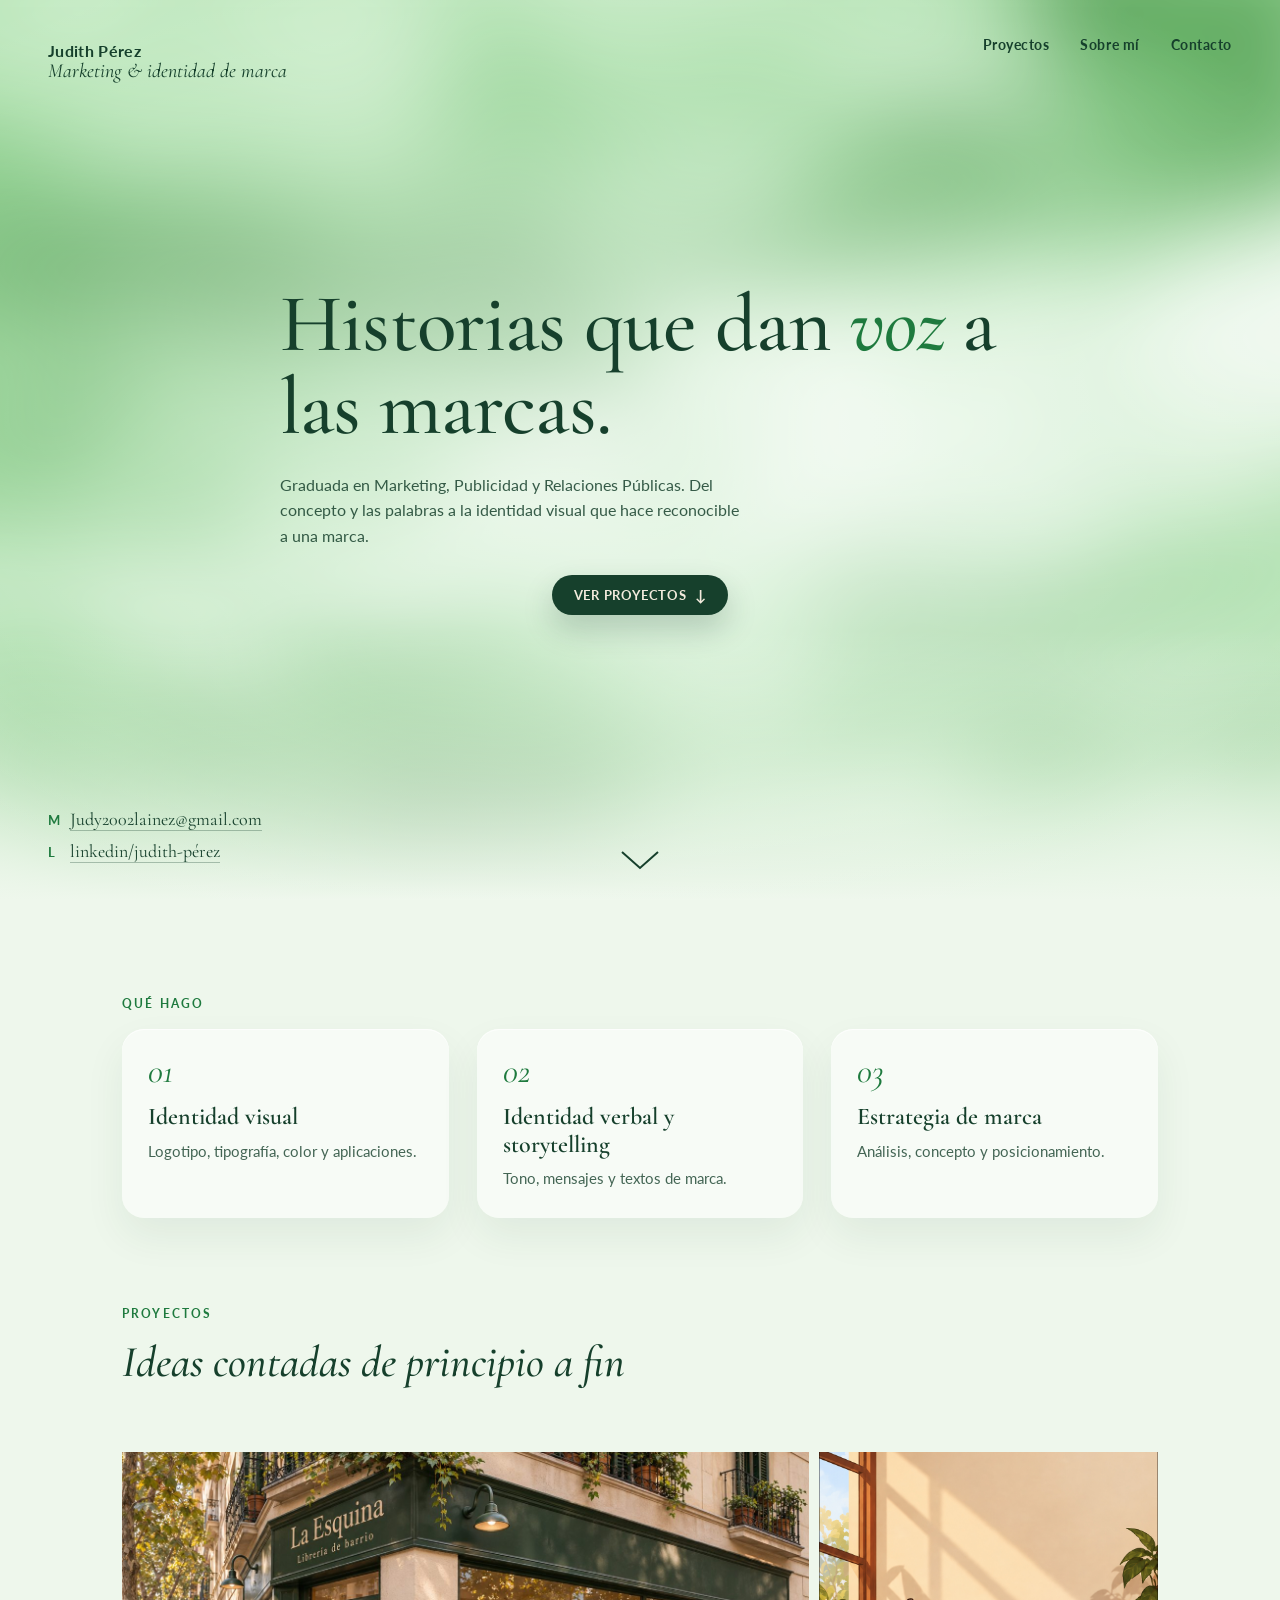
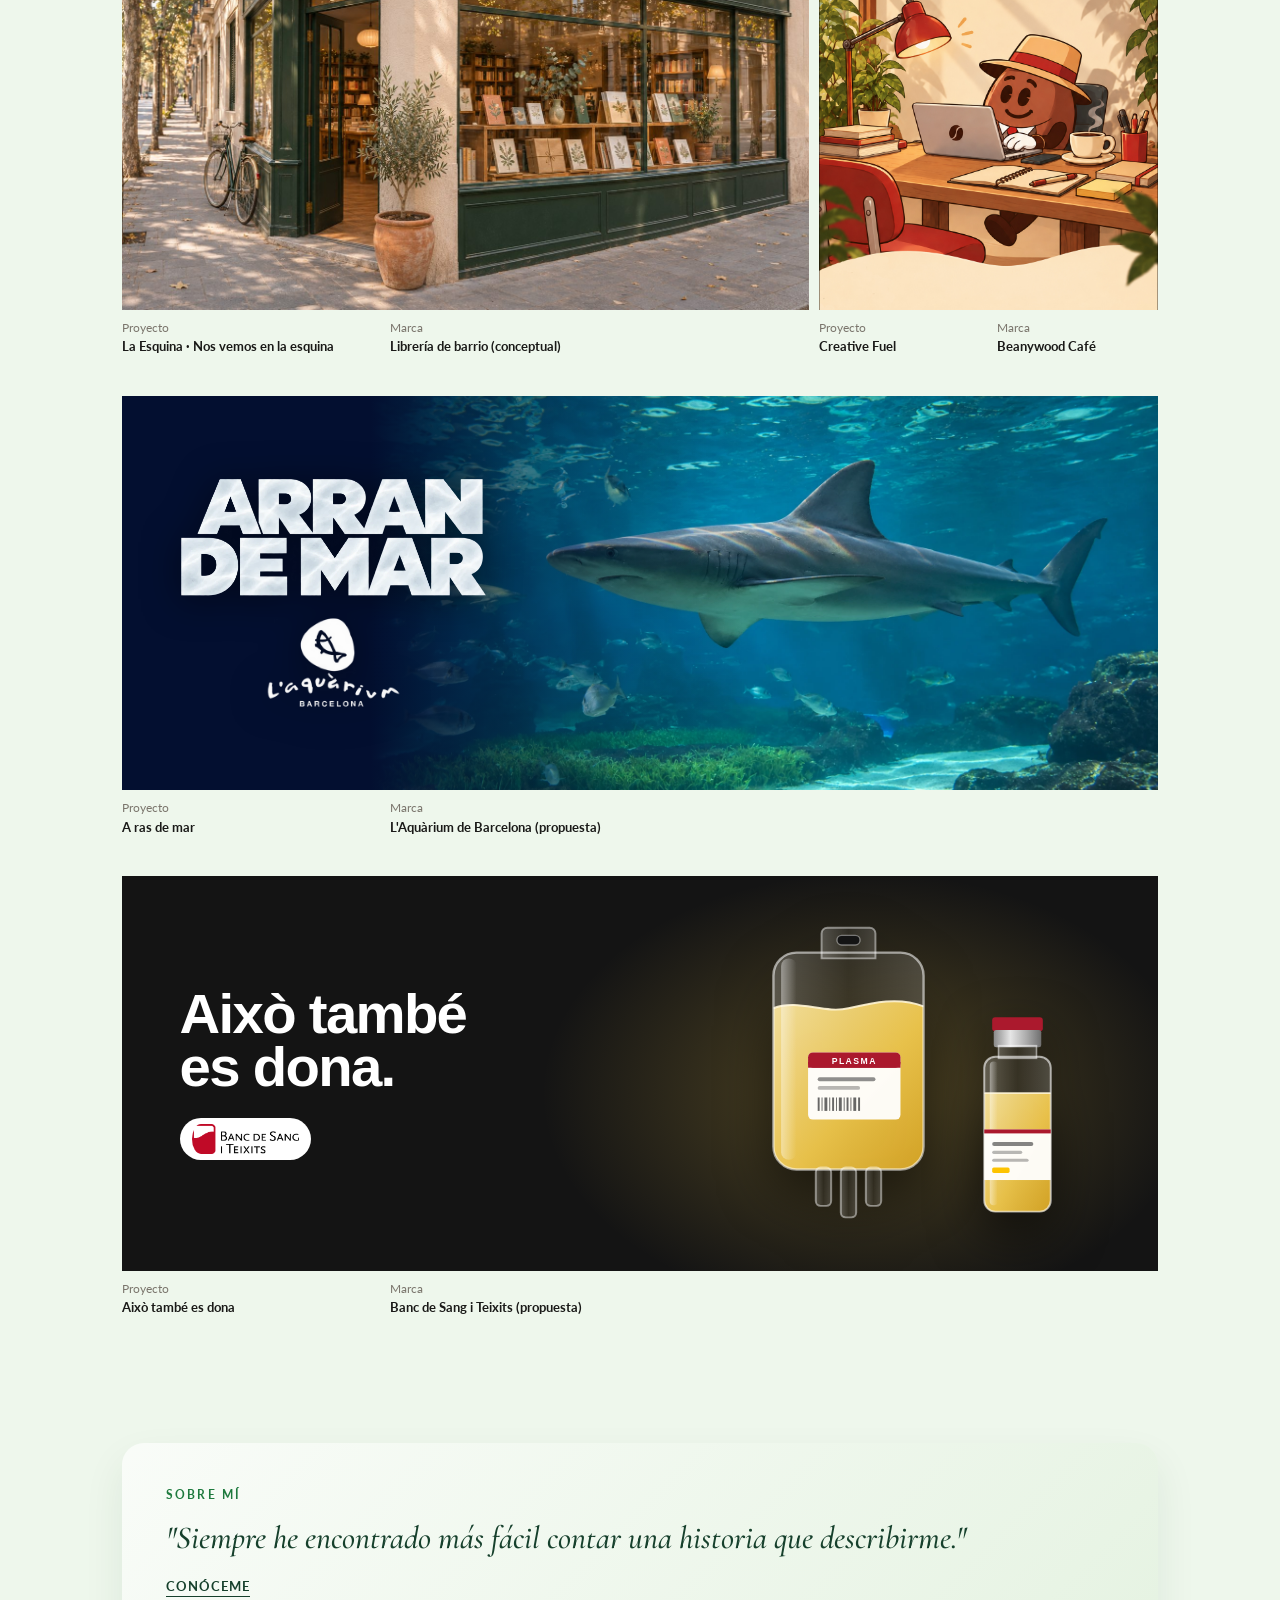
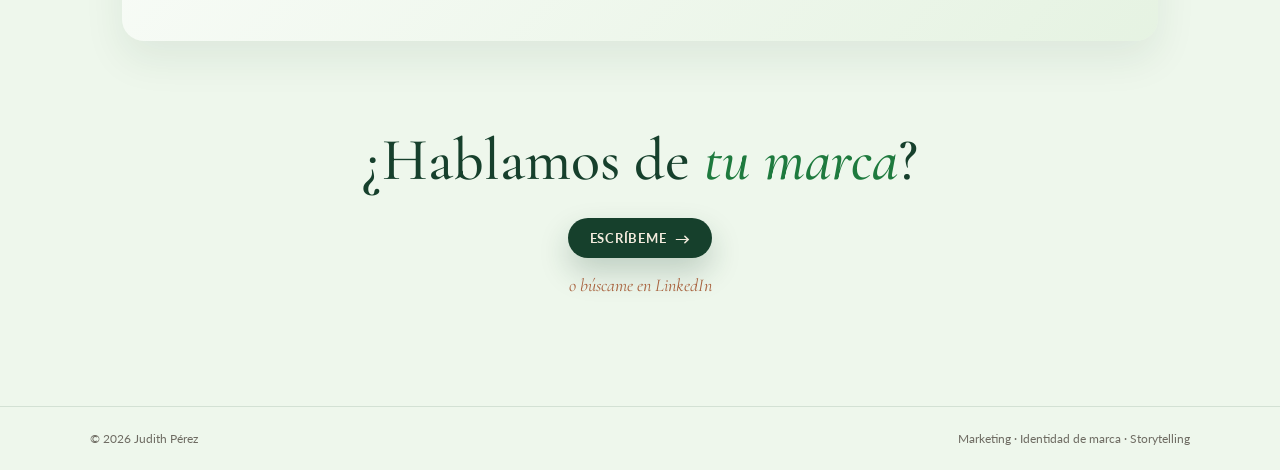
==== commit e439ff81: "Add «Això també es dona» plasma donation case study Co-Authored-By: Claude Opus 5.5 <noreply@anthrop" ====
--- a/index.html
+++ b/index.html
@@ -8,7 +8,7 @@
   <link rel="preconnect" href="https://fonts.googleapis.com" />
   <link rel="preconnect" href="https://fonts.gstatic.com" crossorigin />
   <link rel="stylesheet" href="https://fonts.googleapis.com/css2?family=Cormorant+Garamond:ital,wght@0,400;0,500;0,600;1,400;1,500;1,600&family=Lato:ital,wght@0,400;0,700;1,400&family=Outfit:wght@500;700&display=swap" />
-  <link rel="stylesheet" href="assets/styles/portfolio.css?v=20261119m" />
+  <link rel="stylesheet" href="assets/styles/portfolio.css?v=20261119p" />
 </head>
 <body class="pf pf--home">
 
@@ -117,6 +117,21 @@
               <span><small>Marca</small>L'Aquàrium de Barcelona (propuesta)</span>
             </span>
           </a>
+
+        <a href="plasma.html" class="wk-item wk-item--full" data-tags="campana estrategia identidad-verbal">
+          <span class="wk-item__media wk-cover-pl">
+            <span class="wk-cover-pl__text" aria-hidden="true"><b lang="ca">Això també<br />es dona.</b><img src="assets/images/plasma/logo-bst.png" width="1417" height="406" alt="" /></span>
+            <span class="wk-cover-pl__objs"><img src="assets/images/plasma/bolsa.svg" width="200" height="320" alt="Bolsa de donación llena de plasma junto a un vial de medicamento" /><img src="assets/images/plasma/vial.svg" width="120" height="320" alt="" /></span>
+            <span class="wk-item__over" aria-hidden="true">
+              <span class="wk-item__tags"><span>Concepto</span><span>Copy</span><span>Dirección de arte</span></span>
+              <span class="wk-item__cta">Ver caso</span>
+            </span>
+          </span>
+          <span class="wk-item__meta">
+            <span><small>Proyecto</small>Això també es dona</span>
+            <span><small>Marca</small>Banc de Sang i Teixits (propuesta)</span>
+          </span>
+        </a>
         </div>
       </div>
     </section>
--- a/assets/styles/portfolio.css
+++ b/assets/styles/portfolio.css
@@ -1008,3 +1008,19 @@
   .wk-item--tall .wk-item__media { flex: 1 1 auto; min-height: 0; }
   .wk-item--tall .wk-item__media img { position: absolute; inset: 0; width: 100%; height: 100%; aspect-ratio: auto; object-position: 50% 50%; }
 }
+
+/* Portada «Això també es dona»: bolsa y vial sobre negro, titular a la izquierda */
+.wk-cover-pl { display: flex; align-items: center; justify-content: space-between; gap: 4%; aspect-ratio: 21 / 8; padding: 0 9% 0 clamp(22px, 4.5vw, 64px); background: radial-gradient(45% 80% at 72% 55%, rgba(242,201,76,.28) 0%, rgba(242,201,76,0) 70%), #141414; }
+.wk-cover-pl__text { display: flex; flex-direction: column; align-items: flex-start; gap: clamp(14px, 2vw, 24px); }
+.wk-cover-pl__text b { color: #FFFFFF; font-family: 'Roboto', Helvetica, Arial, sans-serif; font-weight: 900; font-size: clamp(28px, 4.4vw, 60px); line-height: .95; letter-spacing: -.03em; }
+.wk-item__media.wk-cover-pl .wk-cover-pl__text img { width: auto; height: clamp(22px, 2.4vw, 32px); aspect-ratio: auto; padding: 6px 12px; box-sizing: content-box; border-radius: 9999px; background: #FFFFFF; transition: none; }
+.wk-cover-pl__objs { display: flex; align-items: flex-end; gap: clamp(10px, 2vw, 28px); height: 78%; }
+.wk-item__media.wk-cover-pl .wk-cover-pl__objs img { width: auto; height: 100%; aspect-ratio: auto; filter: drop-shadow(0 20px 26px rgba(0,0,0,.6)); }
+.wk-item__media.wk-cover-pl .wk-cover-pl__objs img + img { height: 82%; }
+.wk-item:hover .wk-item__media.wk-cover-pl img { scale: 1; }
+@media (max-width: 760px) {
+  .wk-cover-pl { flex-direction: column; justify-content: flex-end; align-items: flex-start; aspect-ratio: 4 / 3; padding: 64px 22px 22px; }
+  .wk-cover-pl__objs { position: absolute; right: 22px; top: 60px; height: 46%; }
+  .wk-cover-pl__text b { font-size: 28px; }
+  .wk-cover-pl__text { position: relative; z-index: 1; }
+}
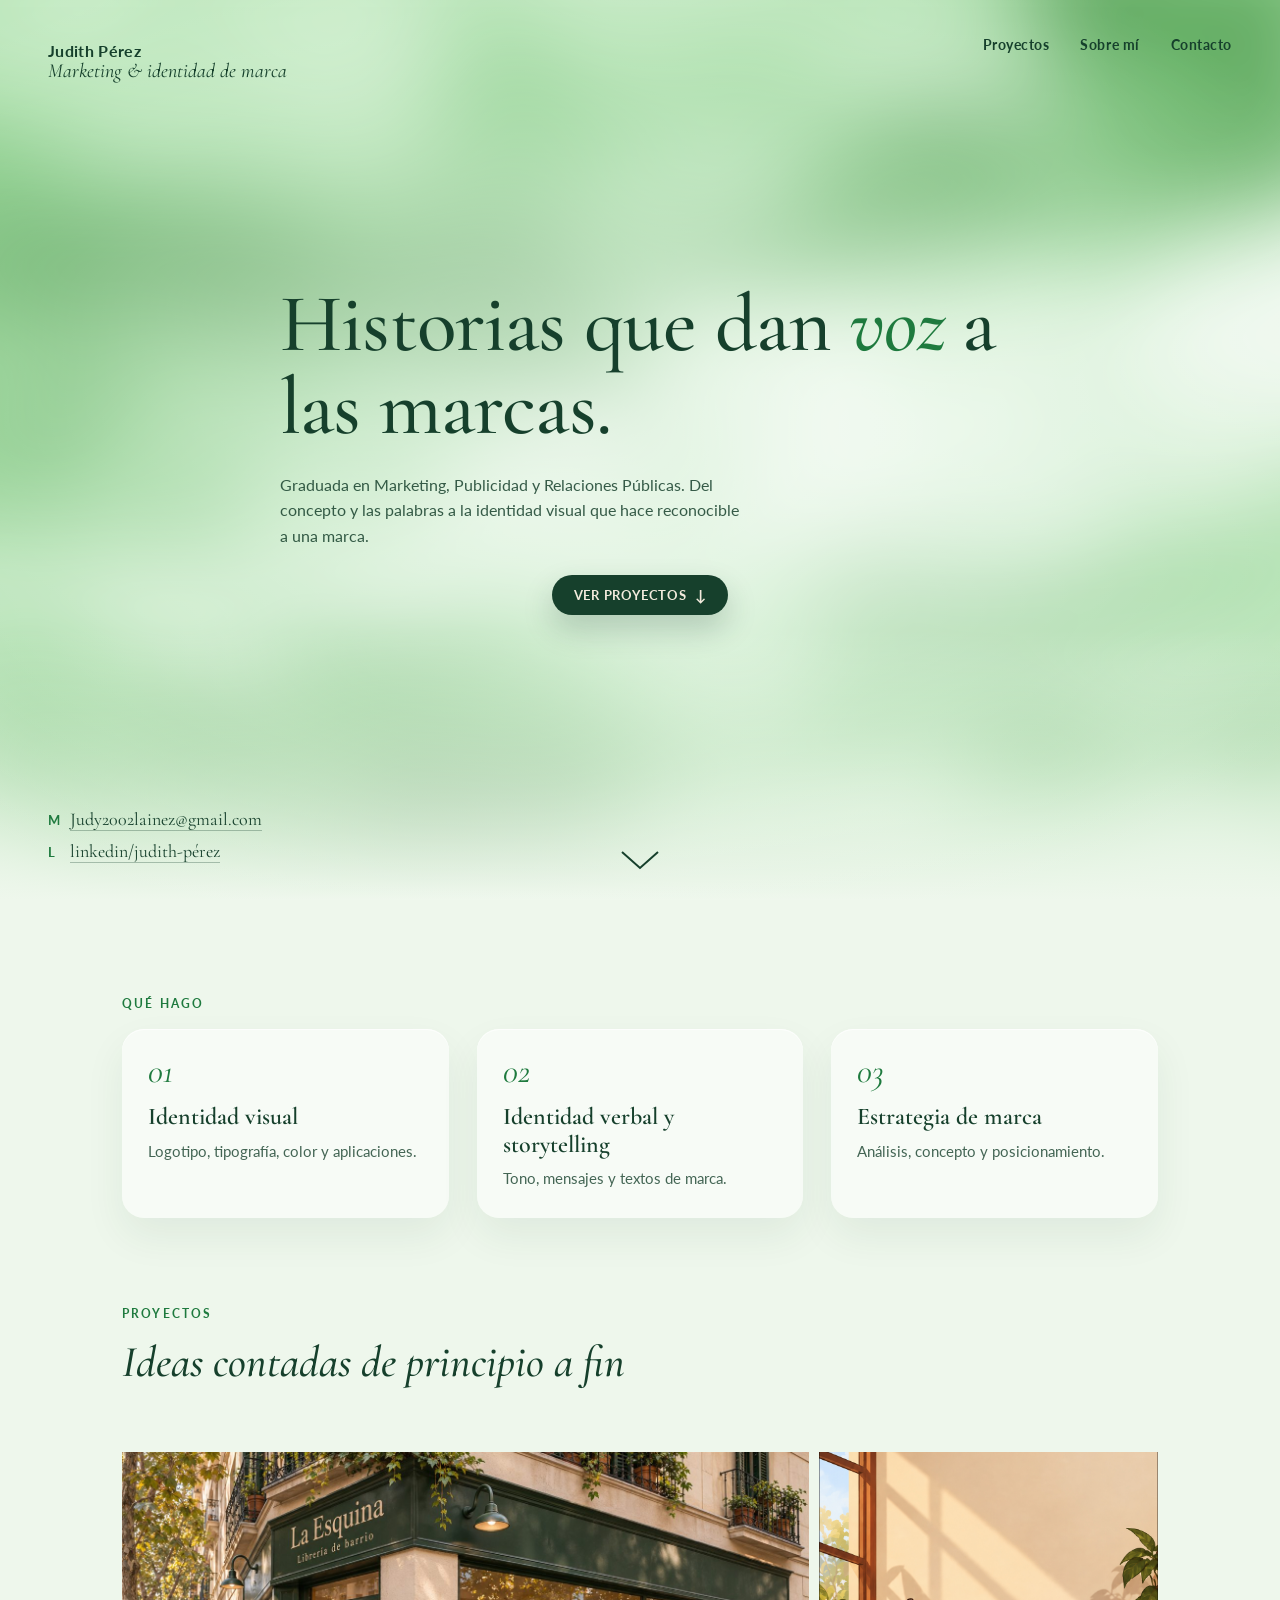
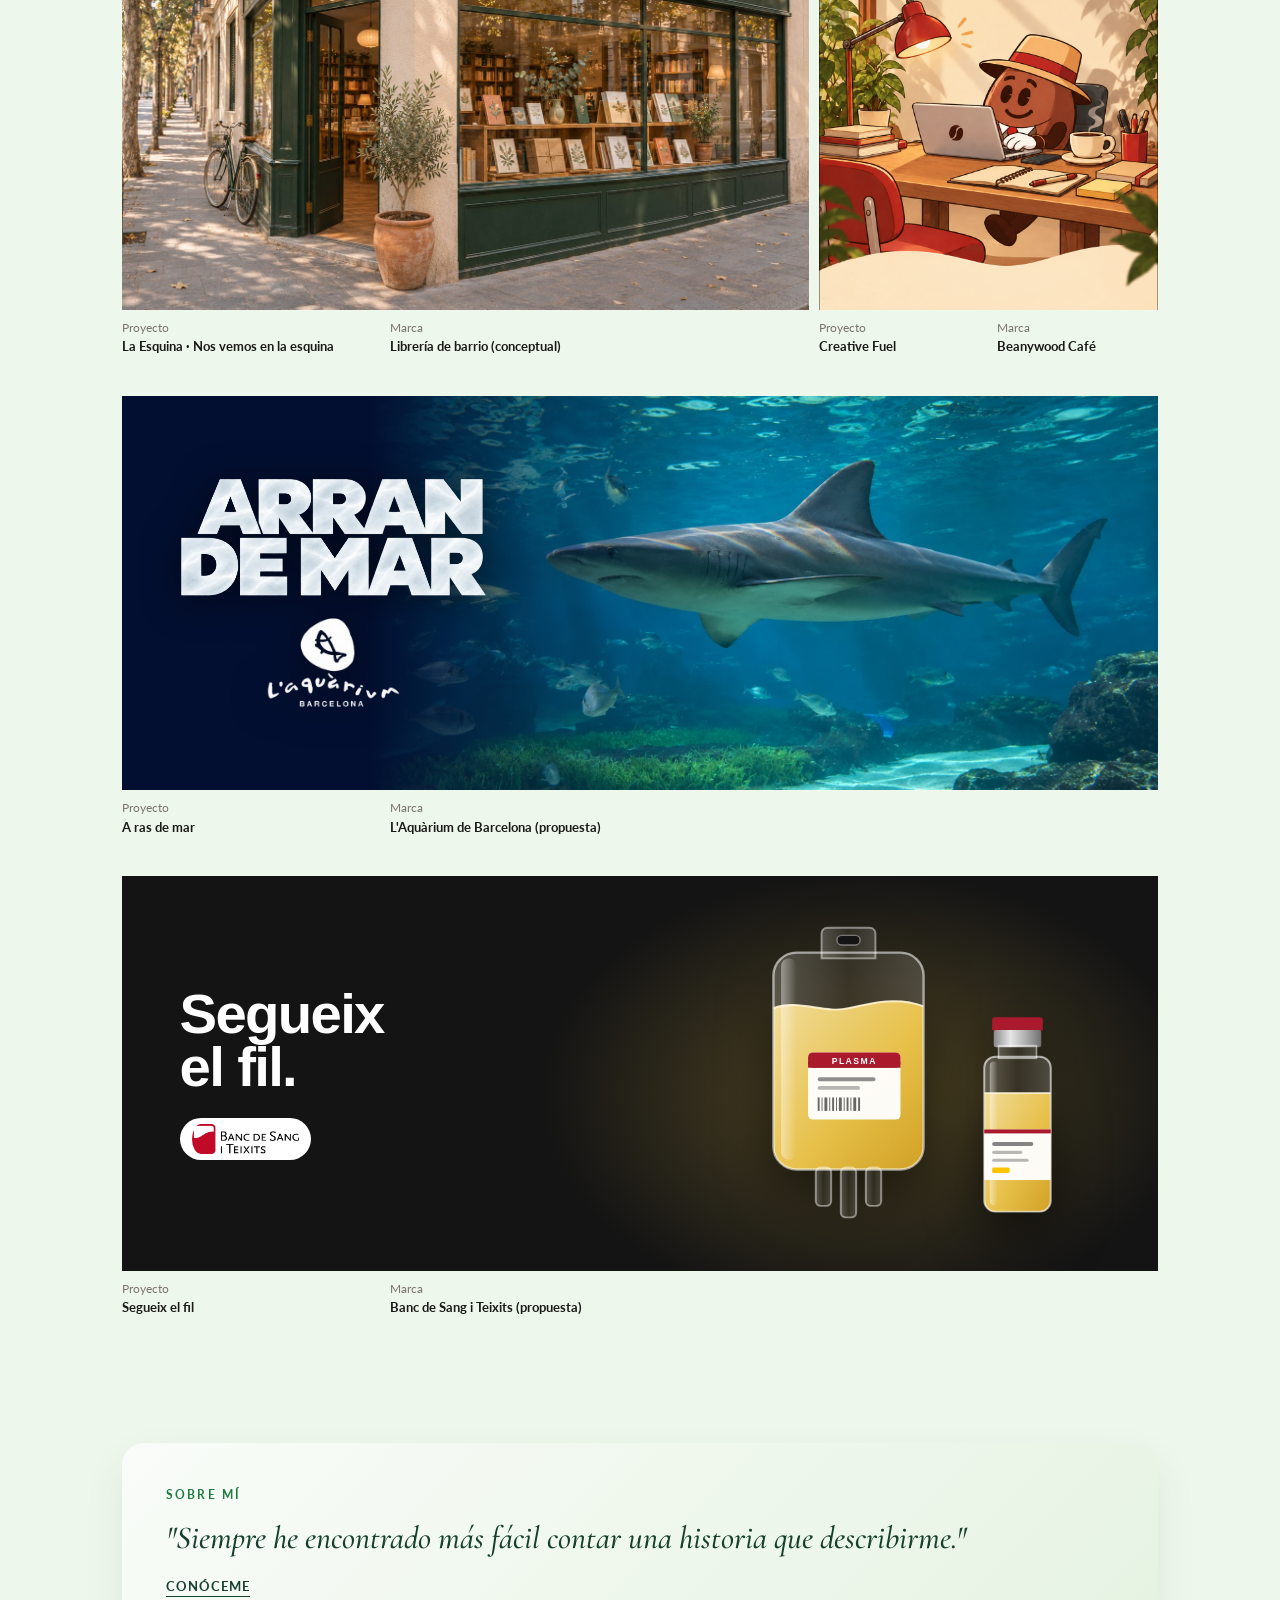
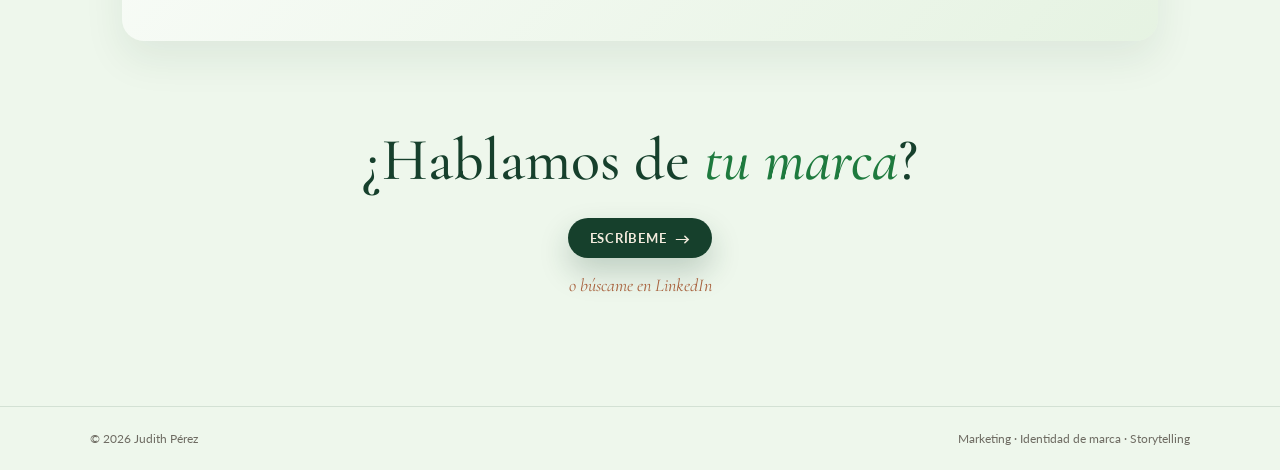
==== commit d3de9ee4: "Rename plasma case to Segueix el fil, new hero, poster lines, animations and translations Co-Authore" ====
--- a/index.html
+++ b/index.html
@@ -8,7 +8,7 @@
   <link rel="preconnect" href="https://fonts.googleapis.com" />
   <link rel="preconnect" href="https://fonts.gstatic.com" crossorigin />
   <link rel="stylesheet" href="https://fonts.googleapis.com/css2?family=Cormorant+Garamond:ital,wght@0,400;0,500;0,600;1,400;1,500;1,600&family=Lato:ital,wght@0,400;0,700;1,400&family=Outfit:wght@500;700&display=swap" />
-  <link rel="stylesheet" href="assets/styles/portfolio.css?v=20261119p" />
+  <link rel="stylesheet" href="assets/styles/portfolio.css?v=20261120c" />
 </head>
 <body class="pf pf--home">
 
@@ -120,7 +120,7 @@
 
         <a href="plasma.html" class="wk-item wk-item--full" data-tags="campana estrategia identidad-verbal">
           <span class="wk-item__media wk-cover-pl">
-            <span class="wk-cover-pl__text" aria-hidden="true"><b lang="ca">Això també<br />es dona.</b><img src="assets/images/plasma/logo-bst.png" width="1417" height="406" alt="" /></span>
+            <span class="wk-cover-pl__text" aria-hidden="true"><b lang="ca">Segueix<br />el fil.</b><img src="assets/images/plasma/logo-bst.png" width="1417" height="406" alt="" /></span>
             <span class="wk-cover-pl__objs"><img src="assets/images/plasma/bolsa.svg" width="200" height="320" alt="Bolsa de donación llena de plasma junto a un vial de medicamento" /><img src="assets/images/plasma/vial.svg" width="120" height="320" alt="" /></span>
             <span class="wk-item__over" aria-hidden="true">
               <span class="wk-item__tags"><span>Concepto</span><span>Copy</span><span>Dirección de arte</span></span>
@@ -128,7 +128,7 @@
             </span>
           </span>
           <span class="wk-item__meta">
-            <span><small>Proyecto</small>Això també es dona</span>
+            <span><small>Proyecto</small>Segueix el fil</span>
             <span><small>Marca</small>Banc de Sang i Teixits (propuesta)</span>
           </span>
         </a>
--- a/assets/styles/portfolio.css
+++ b/assets/styles/portfolio.css
@@ -1024,3 +1024,18 @@
   .wk-cover-pl__text b { font-size: 28px; }
   .wk-cover-pl__text { position: relative; z-index: 1; }
 }
+
+/* Página Proyectos: segunda fila con Aquàrium (3/4) y Plasma (1/4) */
+.wk-item--q3 { grid-column: span 9; }
+.wk-item--q1 { grid-column: span 3; }
+@media (max-width: 760px) { .wk-item--q3, .wk-item--q1 { grid-column: 1 / -1; } }
+@media (min-width: 761px) {
+  .wk-item--q3 .wk-cover-aq--foto { aspect-ratio: 2 / 1; }
+  .wk-item--q3, .wk-item--q1 { grid-row: span 2; display: grid; grid-template-rows: subgrid; row-gap: 0; }
+  .wk-item--q1 .wk-item__media.wk-cover-pl { height: 100%; aspect-ratio: auto; flex-direction: column; justify-content: flex-end; align-items: flex-start; gap: 0; padding: 0 clamp(16px, 1.8vw, 24px) clamp(18px, 2vw, 26px); }
+  .wk-item--q1 .wk-cover-pl__objs { position: absolute; left: 50%; translate: -50% 0; top: 9%; height: 42%; gap: 10px; }
+  .wk-item--q1 .wk-cover-pl { background: radial-gradient(70% 45% at 50% 32%, rgba(242,201,76,.28) 0%, rgba(242,201,76,0) 70%), #141414; }
+  .wk-item--q1 .wk-cover-pl__text { position: relative; z-index: 1; gap: 14px; }
+  .wk-item--q1 .wk-cover-pl__text b { font-size: clamp(24px, 2.3vw, 32px); }
+  .wk-item--q1 .wk-item__media.wk-cover-pl .wk-cover-pl__text img { height: 22px; }
+}
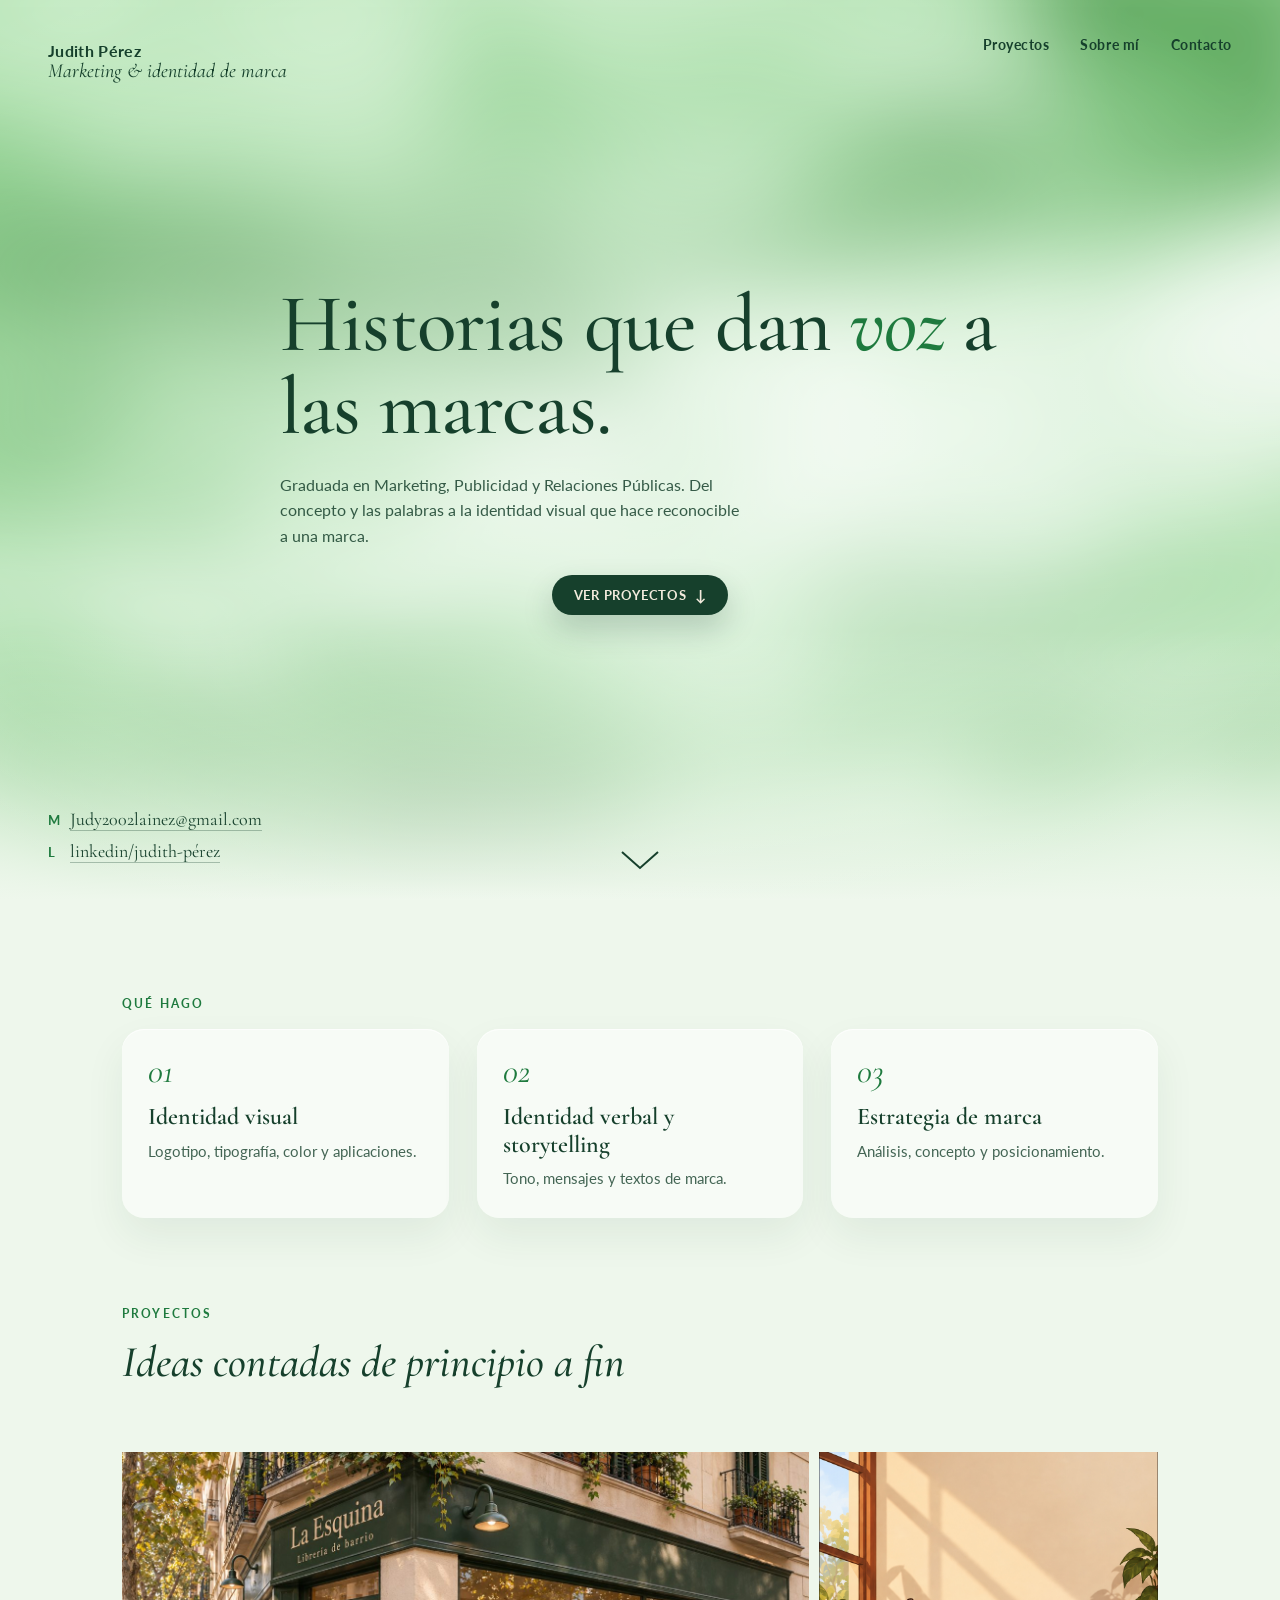
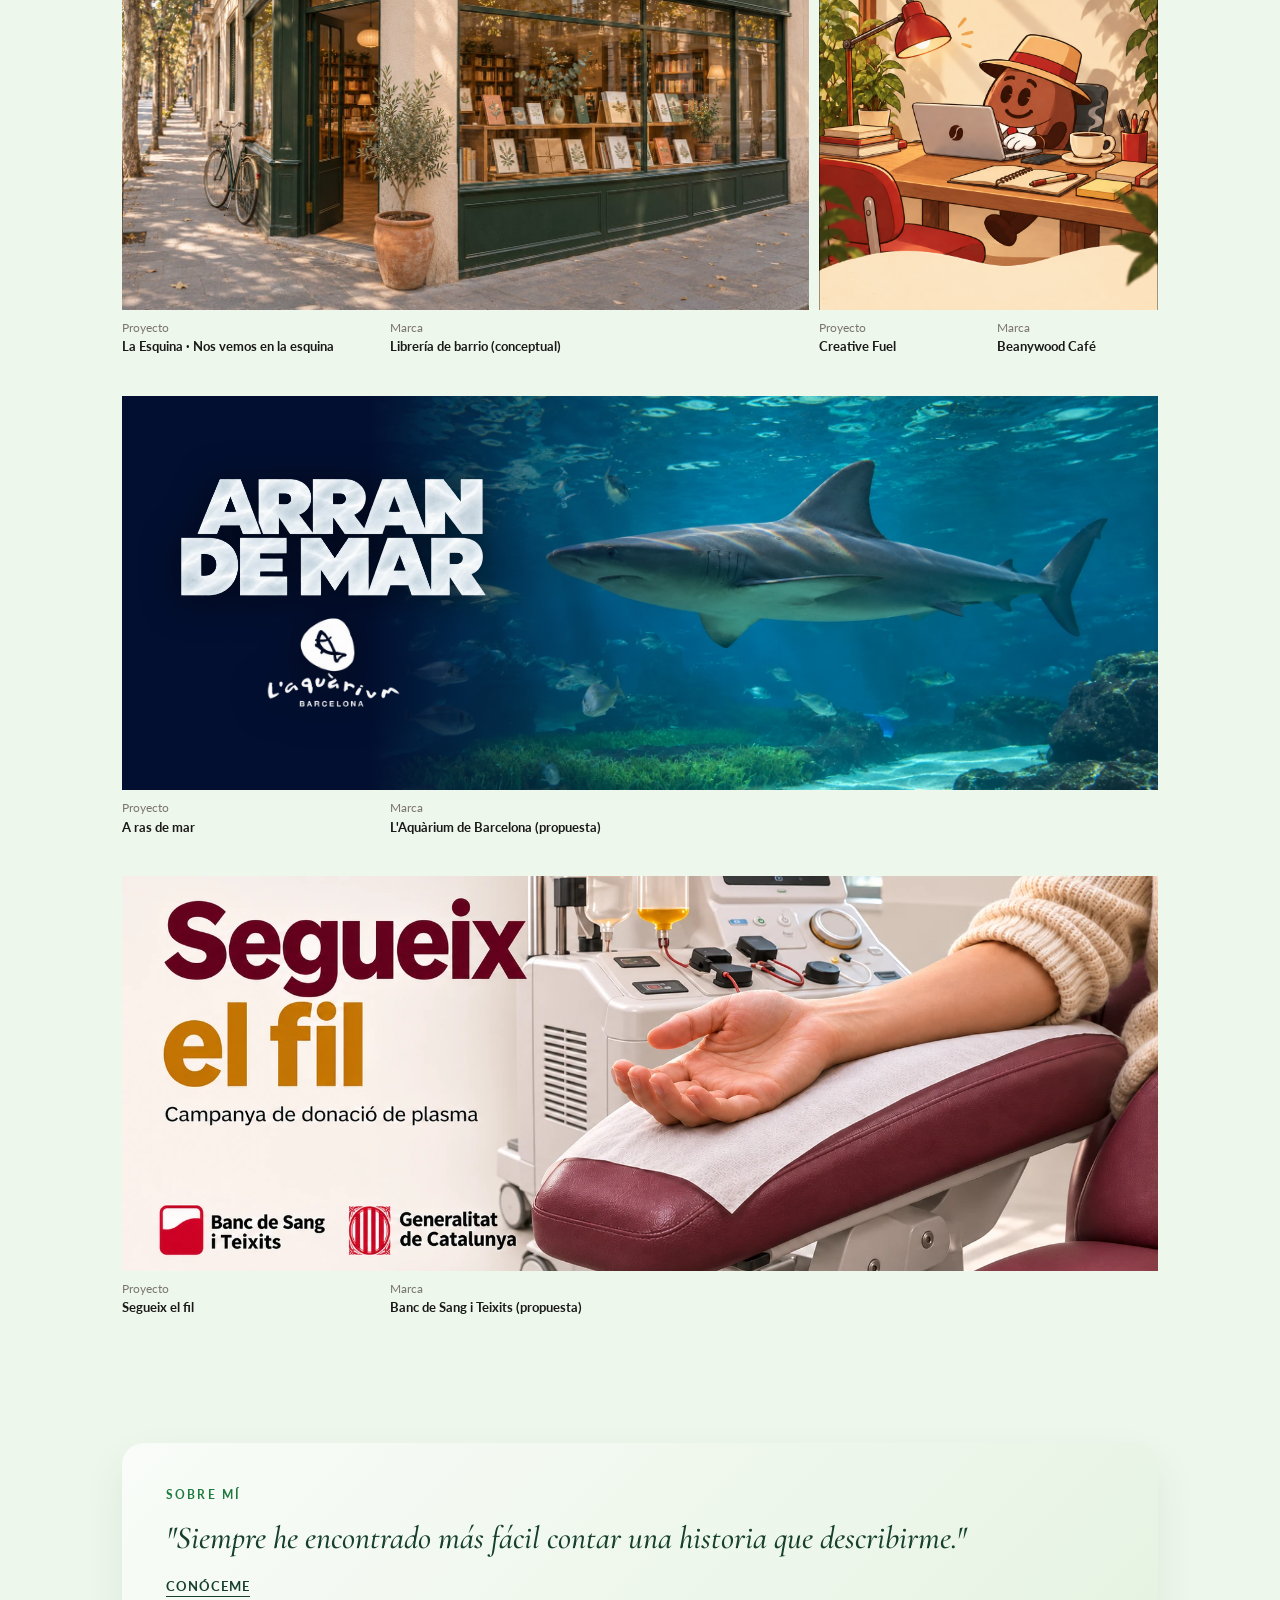
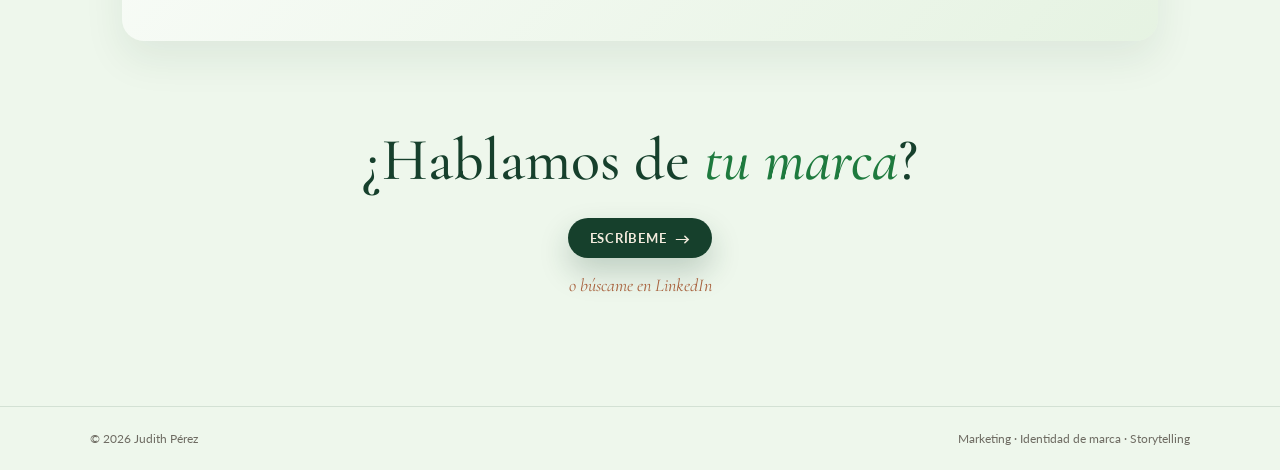
==== commit c7ed4dfd: "Use campaign image for the Banc de Sang card on the home page Co-Authored-By: Claude Opus 5.5 <norep" ====
--- a/index.html
+++ b/index.html
@@ -8,7 +8,7 @@
   <link rel="preconnect" href="https://fonts.googleapis.com" />
   <link rel="preconnect" href="https://fonts.gstatic.com" crossorigin />
   <link rel="stylesheet" href="https://fonts.googleapis.com/css2?family=Cormorant+Garamond:ital,wght@0,400;0,500;0,600;1,400;1,500;1,600&family=Lato:ital,wght@0,400;0,700;1,400&family=Outfit:wght@500;700&display=swap" />
-  <link rel="stylesheet" href="assets/styles/portfolio.css?v=20261120c" />
+  <link rel="stylesheet" href="assets/styles/portfolio.css?v=20261125c" />
 </head>
 <body class="pf pf--home">
 
@@ -119,9 +119,8 @@
           </a>
 
         <a href="plasma.html" class="wk-item wk-item--full" data-tags="campana estrategia identidad-verbal">
-          <span class="wk-item__media wk-cover-pl">
-            <span class="wk-cover-pl__text" aria-hidden="true"><b lang="ca">Segueix<br />el fil.</b><img src="assets/images/plasma/logo-bst.png" width="1417" height="406" alt="" /></span>
-            <span class="wk-cover-pl__objs"><img src="assets/images/plasma/bolsa.svg" width="200" height="320" alt="Bolsa de donación llena de plasma junto a un vial de medicamento" /><img src="assets/images/plasma/vial.svg" width="120" height="320" alt="" /></span>
+          <span class="wk-item__media wk-cover-sf">
+            <img src="assets/images/plasma/portada-segueix-el-fil.webp" width="1672" height="941" alt="Segueix el fil, campaña de donación de plasma para el Banc de Sang i Teixits" />
             <span class="wk-item__over" aria-hidden="true">
               <span class="wk-item__tags"><span>Concepto</span><span>Copy</span><span>Dirección de arte</span></span>
               <span class="wk-item__cta">Ver caso</span>
--- a/assets/styles/portfolio.css
+++ b/assets/styles/portfolio.css
@@ -1039,3 +1039,17 @@
   .wk-item--q1 .wk-cover-pl__text b { font-size: clamp(24px, 2.3vw, 32px); }
   .wk-item--q1 .wk-item__media.wk-cover-pl .wk-cover-pl__text img { height: 22px; }
 }
+
+/* Portada «Segueix el fil» en Proyectos: cartel en ordenador, imagen horizontal en móvil */
+.wk-item__media.wk-cover-sf { background: #1E0006; }
+.wk-cover-sf .wk-item__tags span { background: rgba(43,10,18,.72); }
+.wk-item__media.wk-cover-sf picture { display: block; width: 100%; height: 100%; }
+.wk-item--q1 .wk-item__media.wk-cover-sf img { display: block; width: 100%; height: auto; aspect-ratio: 1672 / 941; object-fit: cover; }
+@media (min-width: 761px) {
+  .wk-item--q1 .wk-item__media.wk-cover-sf { height: 100%; min-height: 0; }
+  .wk-item--q1 .wk-item__media.wk-cover-sf img { position: absolute; inset: 0; height: 100%; aspect-ratio: auto; object-fit: contain; object-position: 50% 50%; }
+}
+
+/* La misma portada en Inicio: imagen horizontal a todo lo ancho */
+.wk-item--full .wk-item__media.wk-cover-sf img { display: block; width: 100%; height: auto; aspect-ratio: 21 / 8; object-fit: cover; object-position: 50% 71%; }
+@media (max-width: 760px) { .wk-item--full .wk-item__media.wk-cover-sf img { aspect-ratio: 1672 / 941; } }
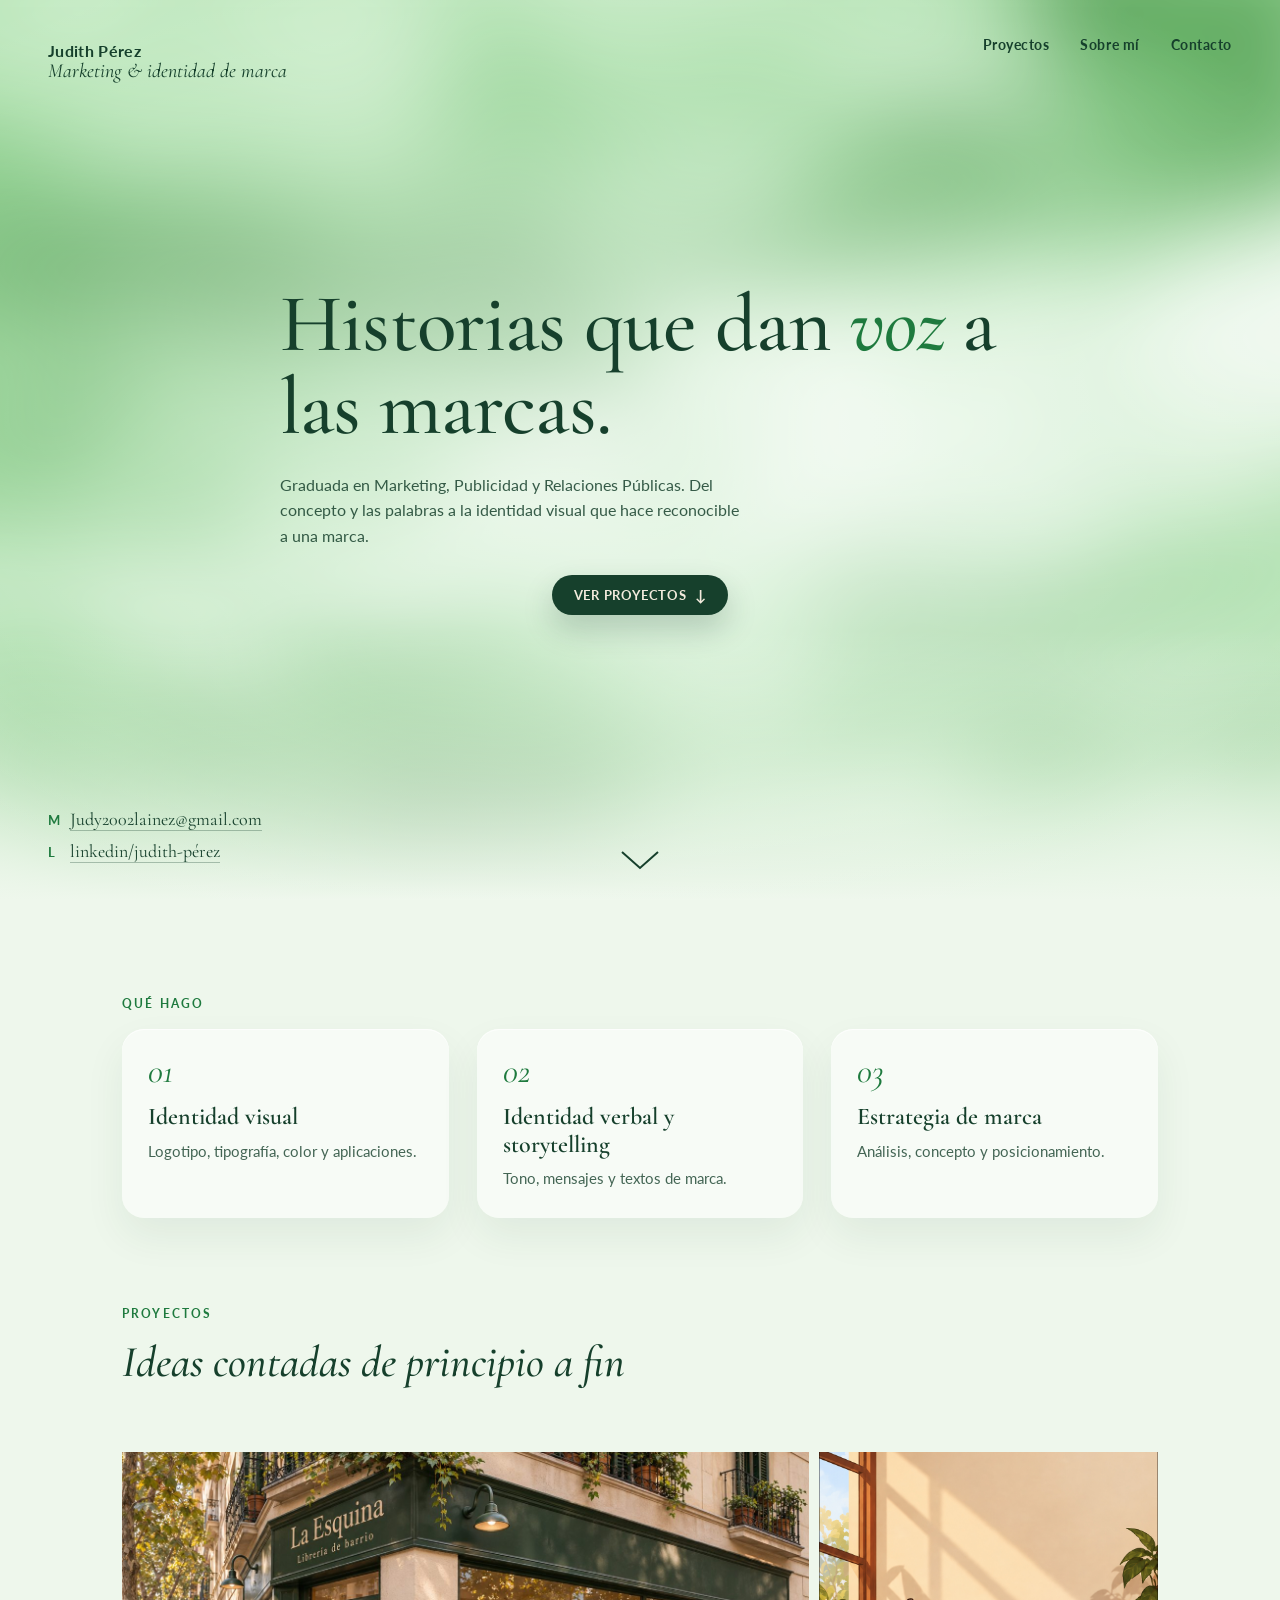
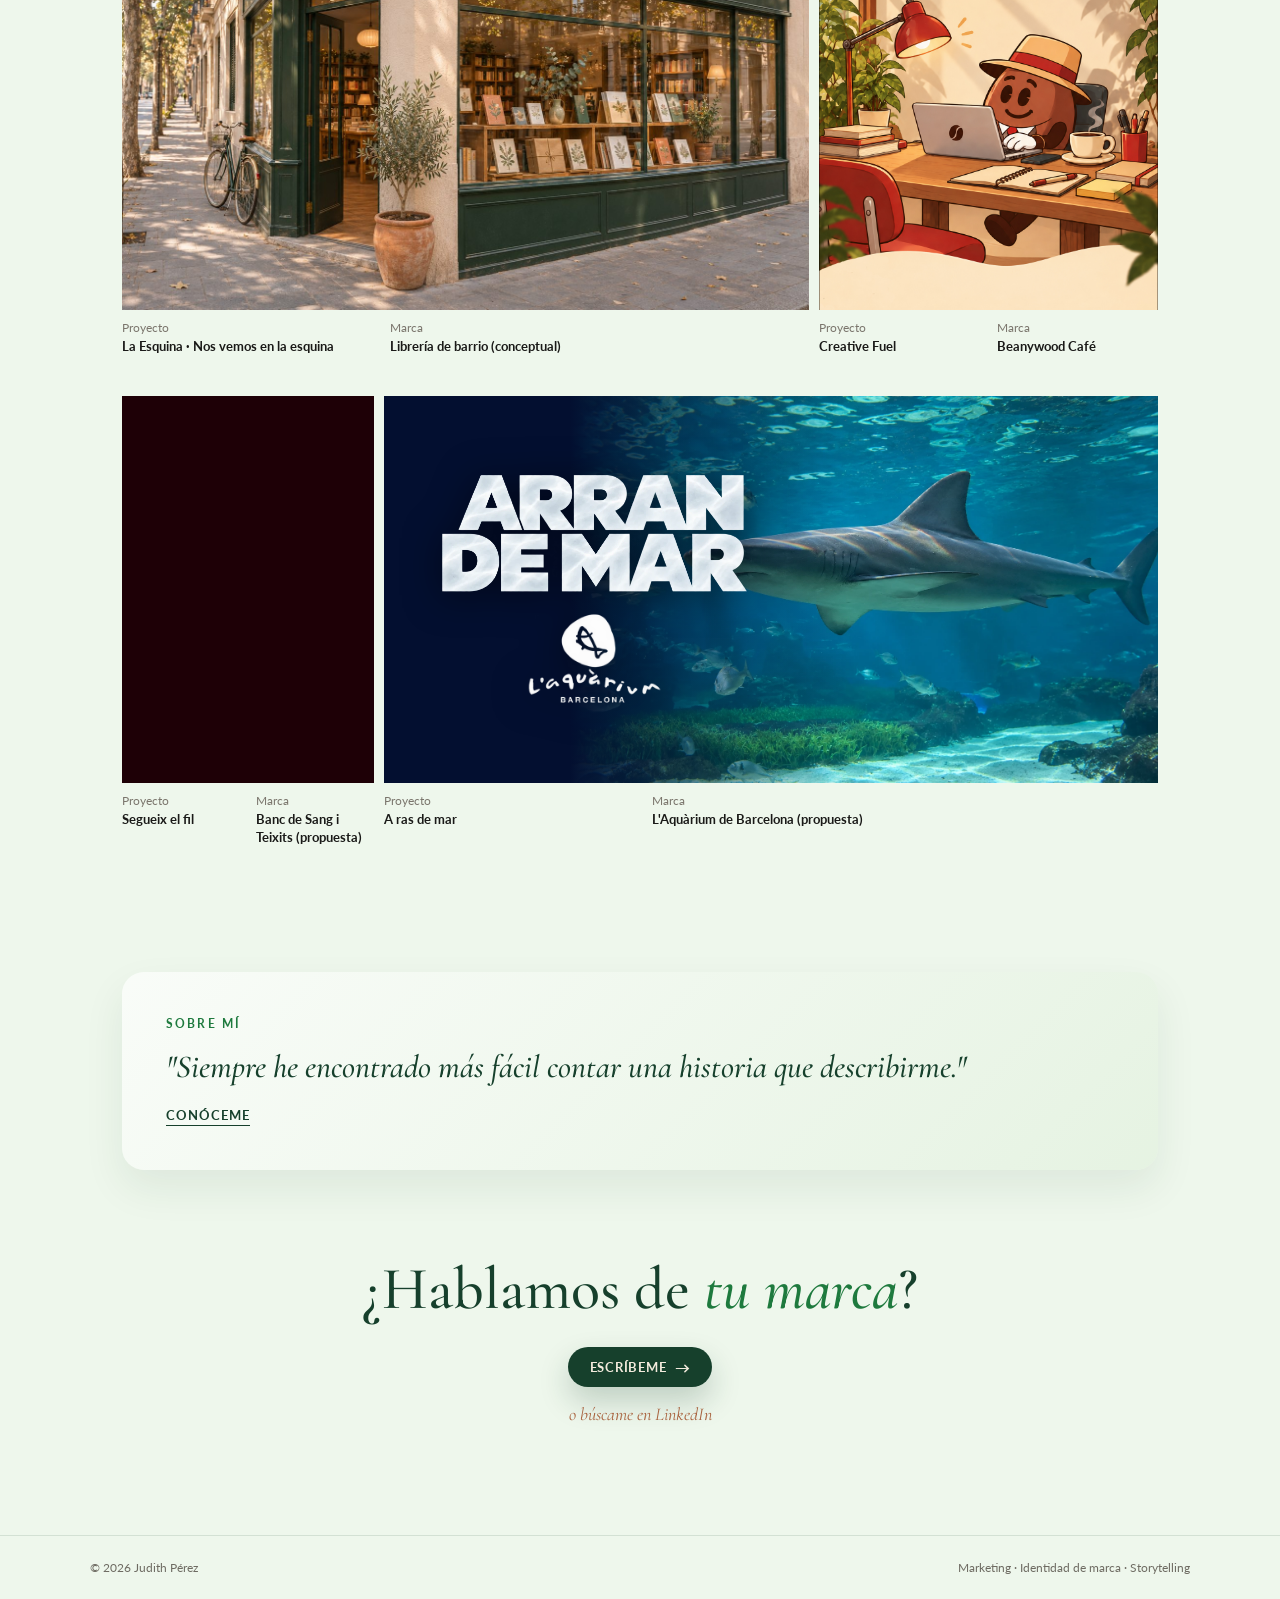
==== commit a7dcaf01: "Show two projects per row on the home page Co-Authored-By: Claude Opus 5.5 <noreply@anthropic.com>" ====
--- a/index.html
+++ b/index.html
@@ -103,7 +103,24 @@
             </span>
           </a>
 
-          <a href="aquarium.html" class="wk-item wk-item--full" data-tags="campana estrategia identidad-verbal">
+          <a href="plasma.html" class="wk-item wk-item--q1" data-tags="campana estrategia identidad-verbal">
+          <span class="wk-item__media wk-cover-sf">
+            <picture>
+              <source media="(max-width: 760px)" srcset="assets/images/plasma/portada-segueix-el-fil.webp" />
+              <img src="assets/images/plasma/cartel-resta-torna.webp" width="1414" height="2000" alt="Segueix el fil, campaña de donación de plasma para el Banc de Sang i Teixits" />
+            </picture>
+            <span class="wk-item__over" aria-hidden="true">
+              <span class="wk-item__tags"><span>Concepto</span><span>Copy</span><span>Dirección de arte</span></span>
+              <span class="wk-item__cta">Ver caso</span>
+            </span>
+          </span>
+          <span class="wk-item__meta">
+            <span><small>Proyecto</small>Segueix el fil</span>
+            <span><small>Marca</small>Banc de Sang i Teixits (propuesta)</span>
+          </span>
+        </a>
+
+        <a href="aquarium.html" class="wk-item wk-item--q3" data-tags="campana estrategia identidad-verbal">
             <span class="wk-item__media wk-cover-aq wk-cover-aq--foto">
               <img src="assets/images/aquarium/portada-tiburon.webp" width="1672" height="941" alt="Un tiburón nada bajo el agua entre peces" />
             <span class="wk-cover-aq__marca" aria-hidden="true"><img src="assets/images/aquarium/arran-texto-claro.webp" width="1222" height="472" alt="" /><img src="assets/images/aquarium/aquarium-logo-claro.webp" width="324" height="220" alt="" /></span>
@@ -117,20 +134,6 @@
               <span><small>Marca</small>L'Aquàrium de Barcelona (propuesta)</span>
             </span>
           </a>
-
-        <a href="plasma.html" class="wk-item wk-item--full" data-tags="campana estrategia identidad-verbal">
-          <span class="wk-item__media wk-cover-sf">
-            <img src="assets/images/plasma/portada-segueix-el-fil.webp" width="1672" height="941" alt="Segueix el fil, campaña de donación de plasma para el Banc de Sang i Teixits" />
-            <span class="wk-item__over" aria-hidden="true">
-              <span class="wk-item__tags"><span>Concepto</span><span>Copy</span><span>Dirección de arte</span></span>
-              <span class="wk-item__cta">Ver caso</span>
-            </span>
-          </span>
-          <span class="wk-item__meta">
-            <span><small>Proyecto</small>Segueix el fil</span>
-            <span><small>Marca</small>Banc de Sang i Teixits (propuesta)</span>
-          </span>
-        </a>
         </div>
       </div>
     </section>
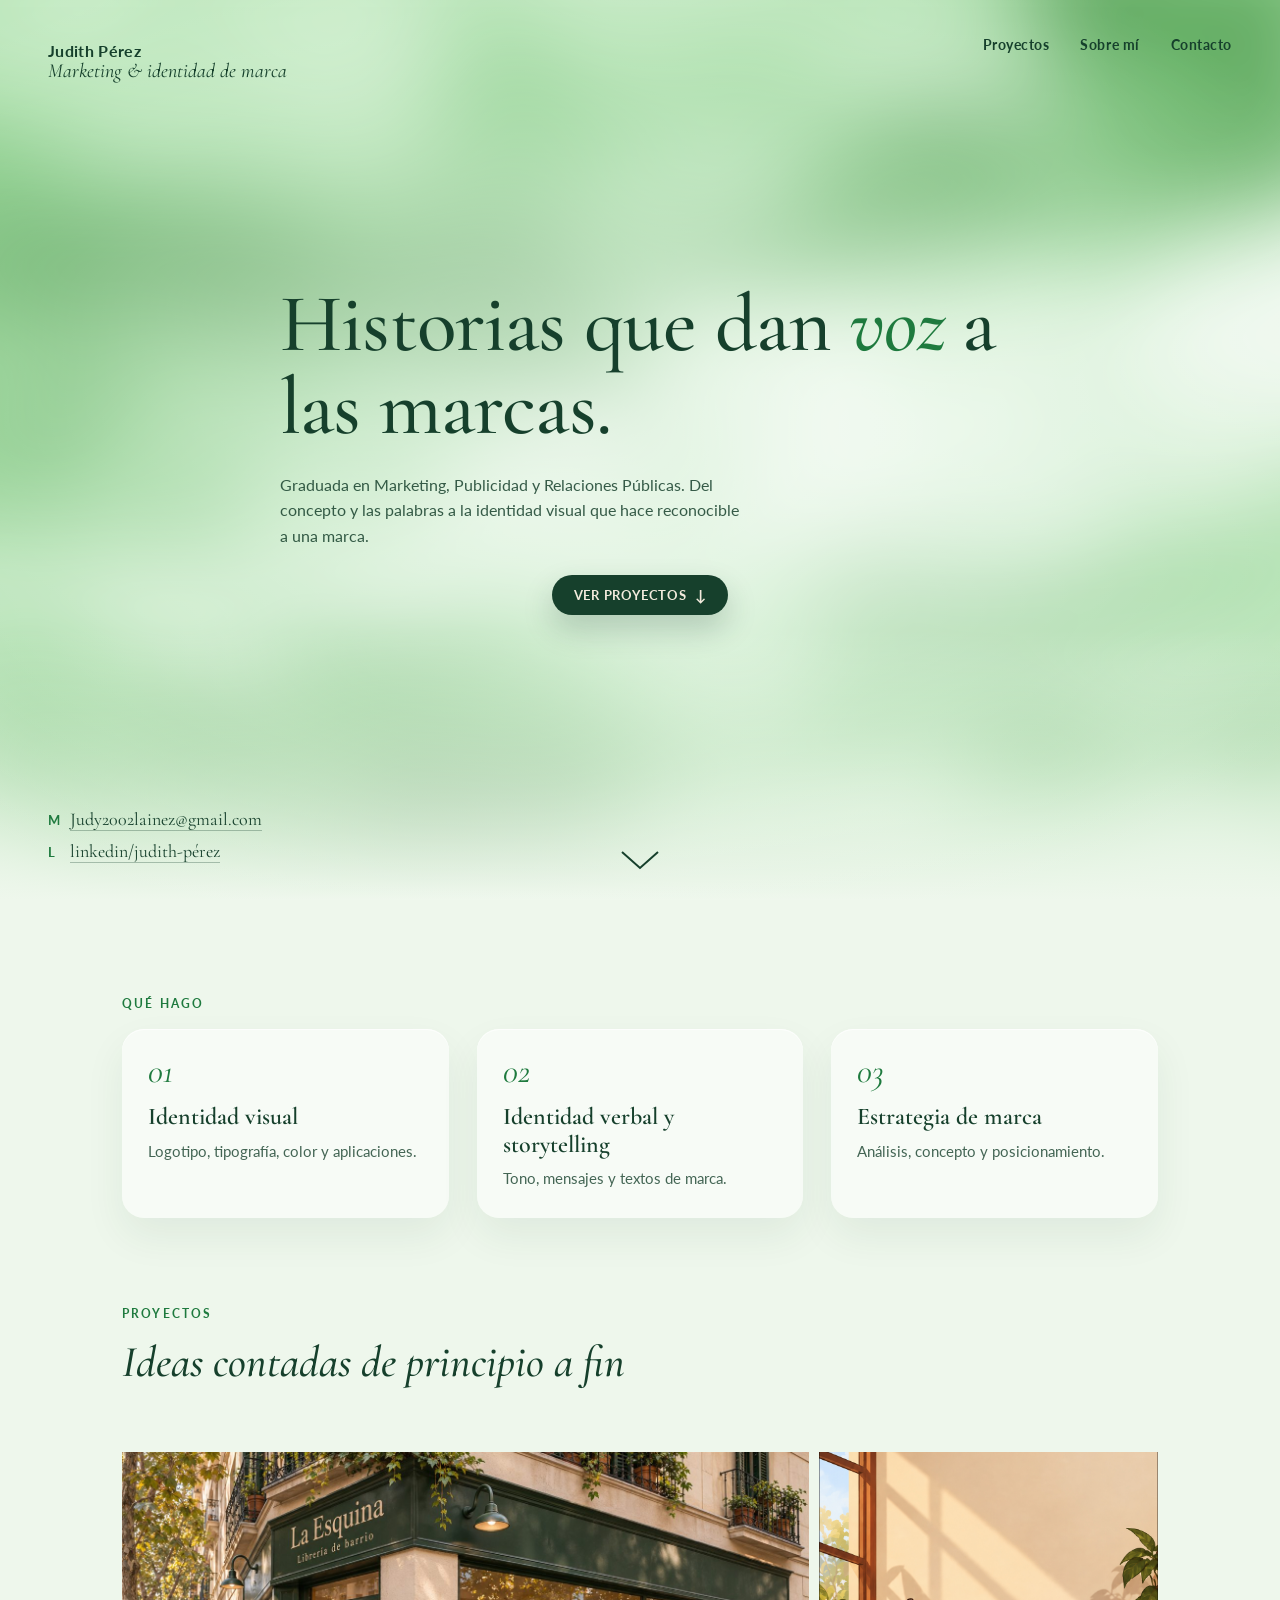
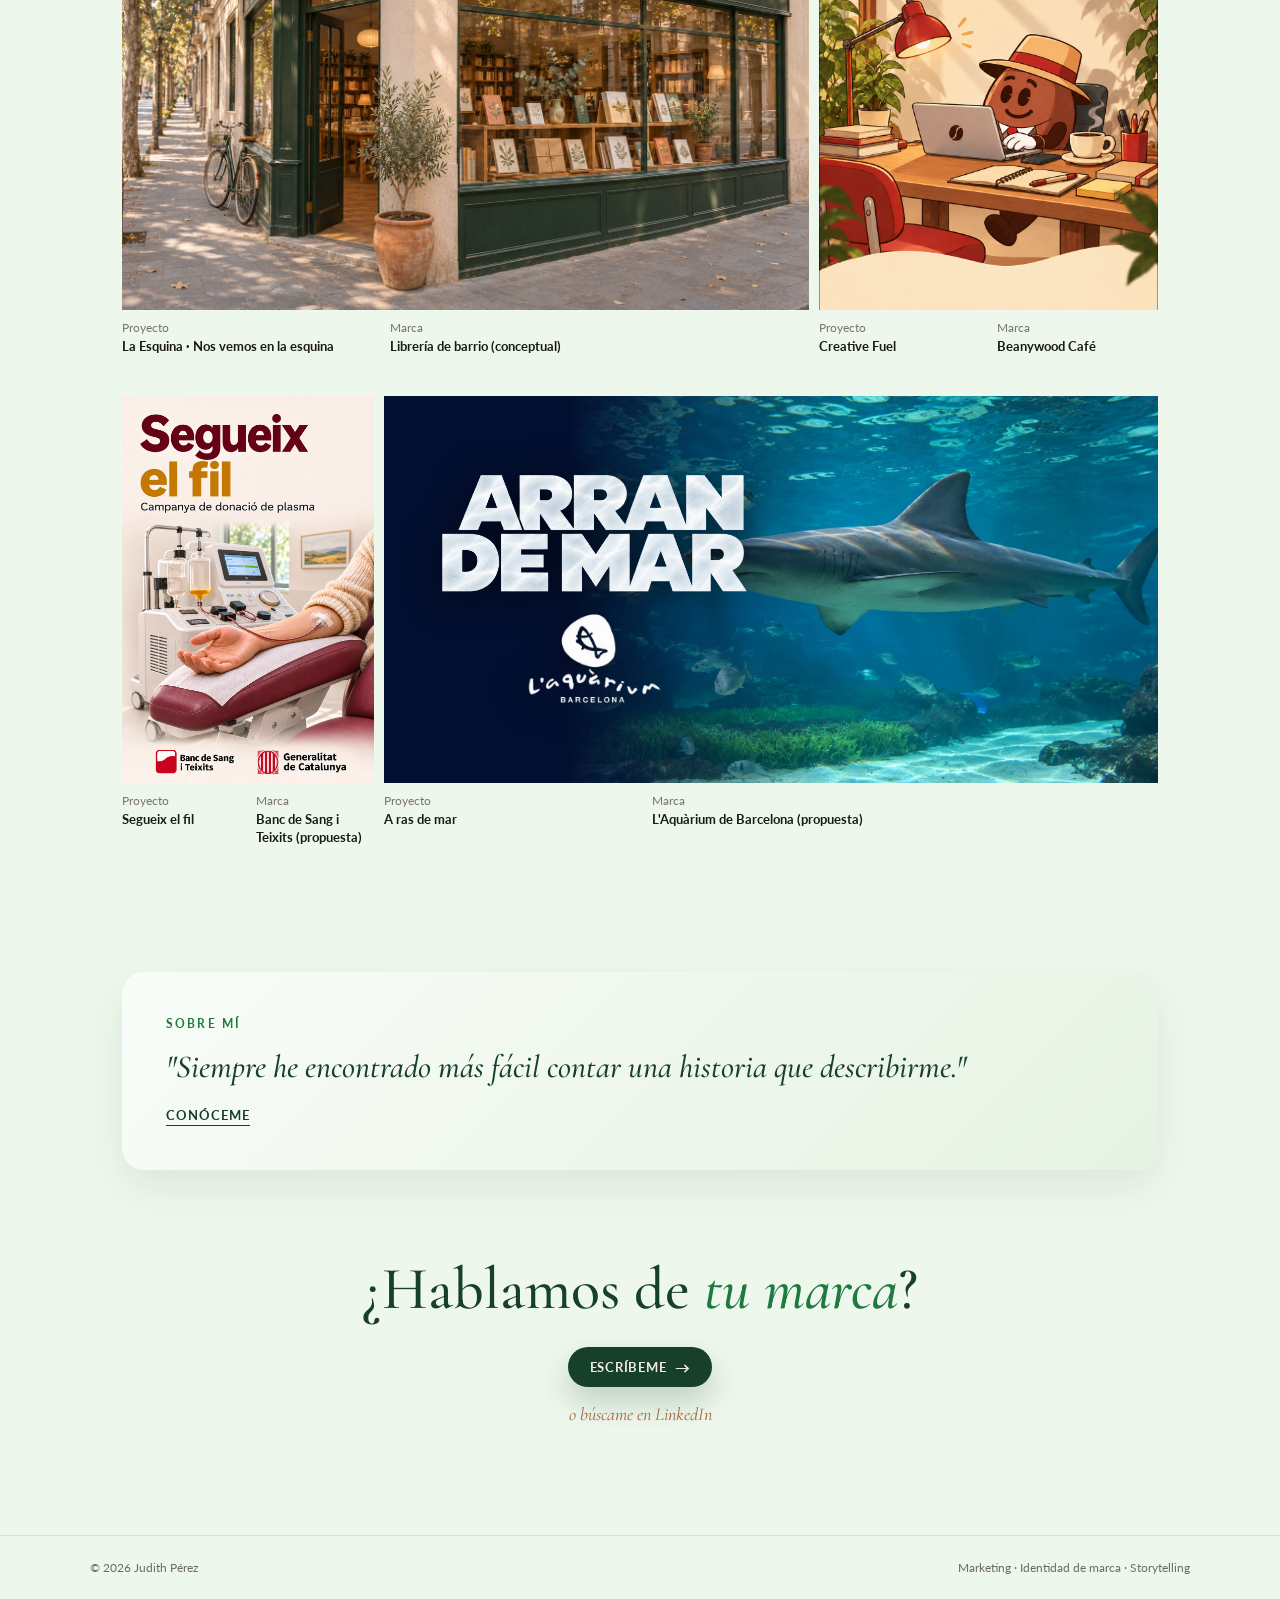
==== commit 4defff7a: "Use vertical Segueix el fil image on project cards Co-Authored-By: Claude Opus 5.5 <noreply@anthropi" ====
--- a/index.html
+++ b/index.html
@@ -8,7 +8,7 @@
   <link rel="preconnect" href="https://fonts.googleapis.com" />
   <link rel="preconnect" href="https://fonts.gstatic.com" crossorigin />
   <link rel="stylesheet" href="https://fonts.googleapis.com/css2?family=Cormorant+Garamond:ital,wght@0,400;0,500;0,600;1,400;1,500;1,600&family=Lato:ital,wght@0,400;0,700;1,400&family=Outfit:wght@500;700&display=swap" />
-  <link rel="stylesheet" href="assets/styles/portfolio.css?v=20261125c" />
+  <link rel="stylesheet" href="assets/styles/portfolio.css?v=20261125e" />
 </head>
 <body class="pf pf--home">
 
@@ -105,10 +105,7 @@
 
           <a href="plasma.html" class="wk-item wk-item--q1" data-tags="campana estrategia identidad-verbal">
           <span class="wk-item__media wk-cover-sf">
-            <picture>
-              <source media="(max-width: 760px)" srcset="assets/images/plasma/portada-segueix-el-fil.webp" />
-              <img src="assets/images/plasma/cartel-resta-torna.webp" width="1414" height="2000" alt="Segueix el fil, campaña de donación de plasma para el Banc de Sang i Teixits" />
-            </picture>
+            <img src="assets/images/plasma/portada-segueix-el-fil-vertical.webp" width="1024" height="1536" alt="Segueix el fil, campaña de donación de plasma para el Banc de Sang i Teixits: un brazo conectado por un tubo a la máquina de extracción" />
             <span class="wk-item__over" aria-hidden="true">
               <span class="wk-item__tags"><span>Concepto</span><span>Copy</span><span>Dirección de arte</span></span>
               <span class="wk-item__cta">Ver caso</span>
--- a/assets/styles/portfolio.css
+++ b/assets/styles/portfolio.css
@@ -1040,16 +1040,14 @@
   .wk-item--q1 .wk-item__media.wk-cover-pl .wk-cover-pl__text img { height: 22px; }
 }
 
-/* Portada «Segueix el fil» en Proyectos: cartel en ordenador, imagen horizontal en móvil */
-.wk-item__media.wk-cover-sf { background: #1E0006; }
+/* Portada vertical «Segueix el fil» en Inicio y Proyectos */
+.wk-item__media.wk-cover-sf { background: #FBF0E8; }
+.wk-item--q1 .wk-item__media.wk-cover-sf img { display: block; width: 100%; height: auto; aspect-ratio: 2 / 3; object-fit: cover; }
+/* Las etiquetas van abajo para no tapar el titular ni los logos */
+.wk-cover-sf .wk-item__tags { top: auto; bottom: 13%; }
 .wk-cover-sf .wk-item__tags span { background: rgba(43,10,18,.72); }
-.wk-item__media.wk-cover-sf picture { display: block; width: 100%; height: 100%; }
-.wk-item--q1 .wk-item__media.wk-cover-sf img { display: block; width: 100%; height: auto; aspect-ratio: 1672 / 941; object-fit: cover; }
 @media (min-width: 761px) {
   .wk-item--q1 .wk-item__media.wk-cover-sf { height: 100%; min-height: 0; }
-  .wk-item--q1 .wk-item__media.wk-cover-sf img { position: absolute; inset: 0; height: 100%; aspect-ratio: auto; object-fit: contain; object-position: 50% 50%; }
-}
-
-/* La misma portada en Inicio: imagen horizontal a todo lo ancho */
-.wk-item--full .wk-item__media.wk-cover-sf img { display: block; width: 100%; height: auto; aspect-ratio: 21 / 8; object-fit: cover; object-position: 50% 71%; }
-@media (max-width: 760px) { .wk-item--full .wk-item__media.wk-cover-sf img { aspect-ratio: 1672 / 941; } }
+  .wk-item--q1 .wk-item__media.wk-cover-sf img { position: absolute; inset: 0; height: 100%; aspect-ratio: auto; }
+}
+@media (max-width: 760px) { .wk-cover-sf .wk-item__over { background: none; } }
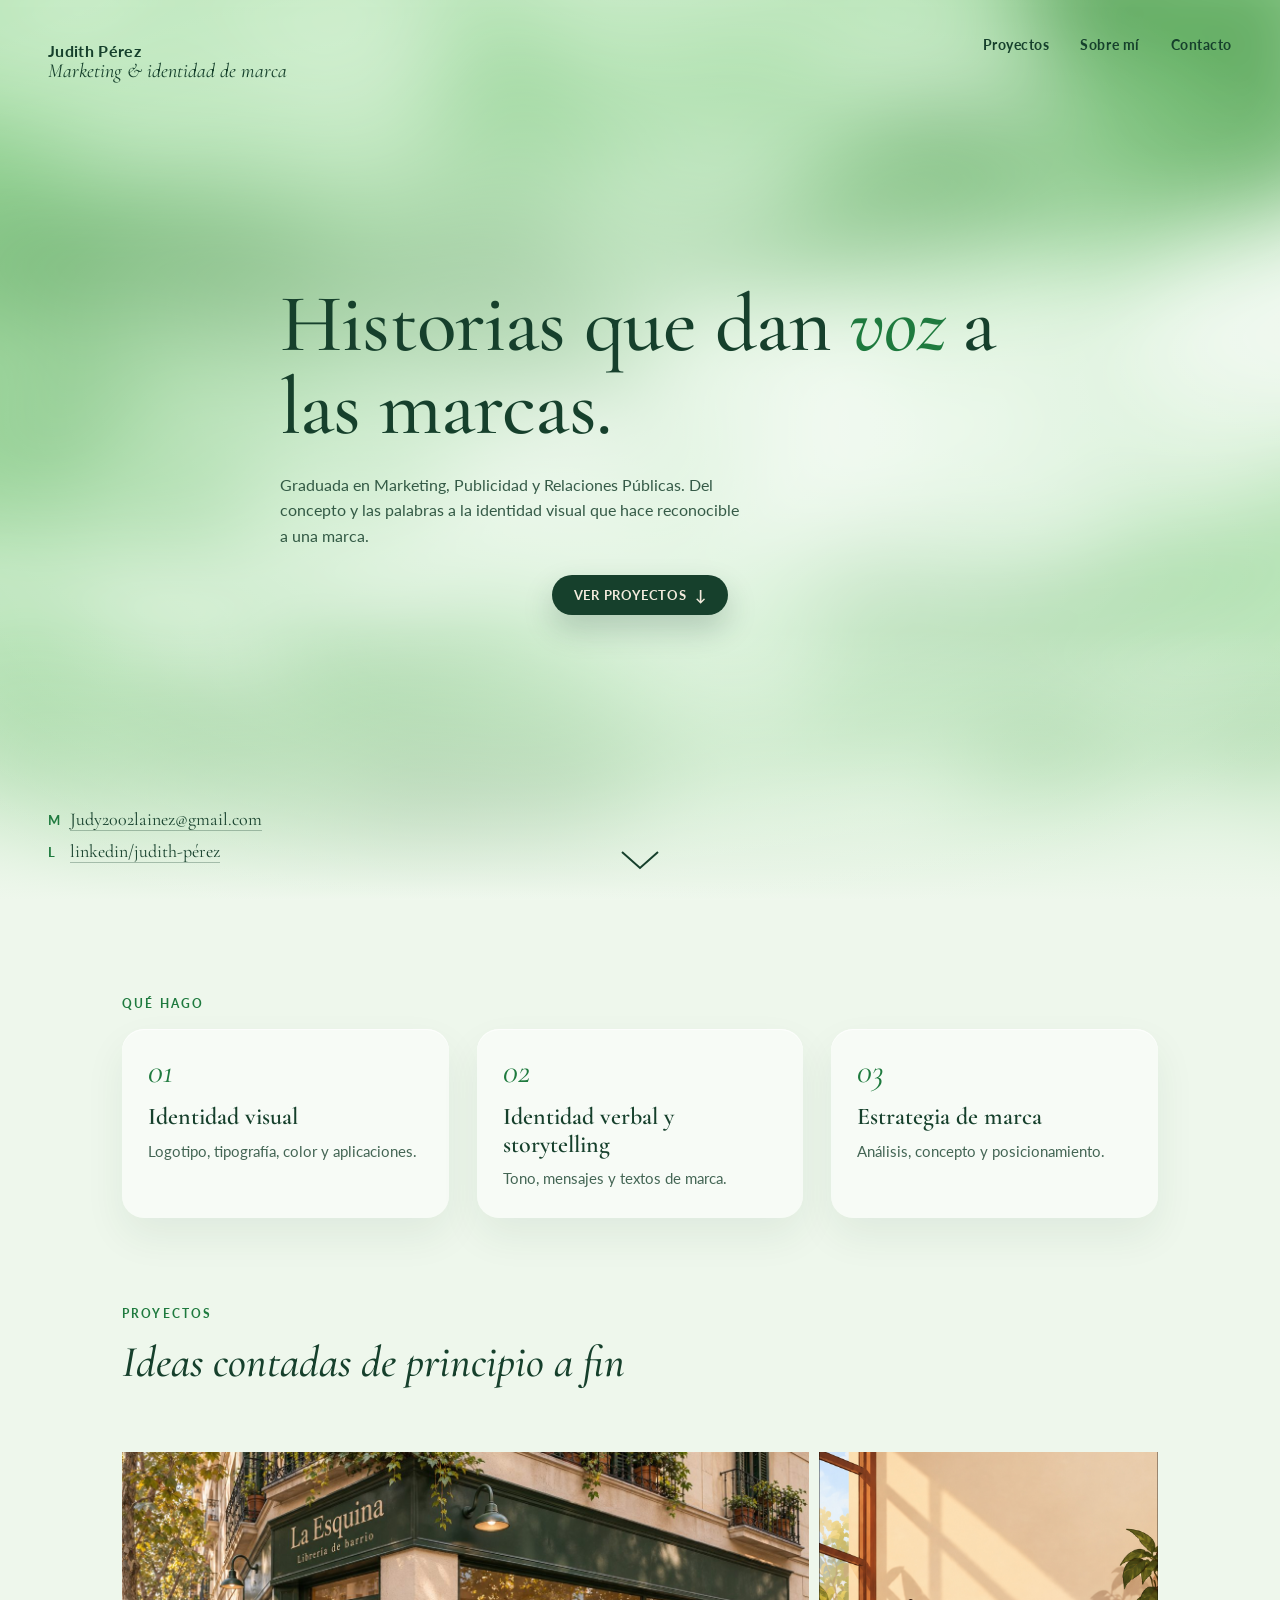
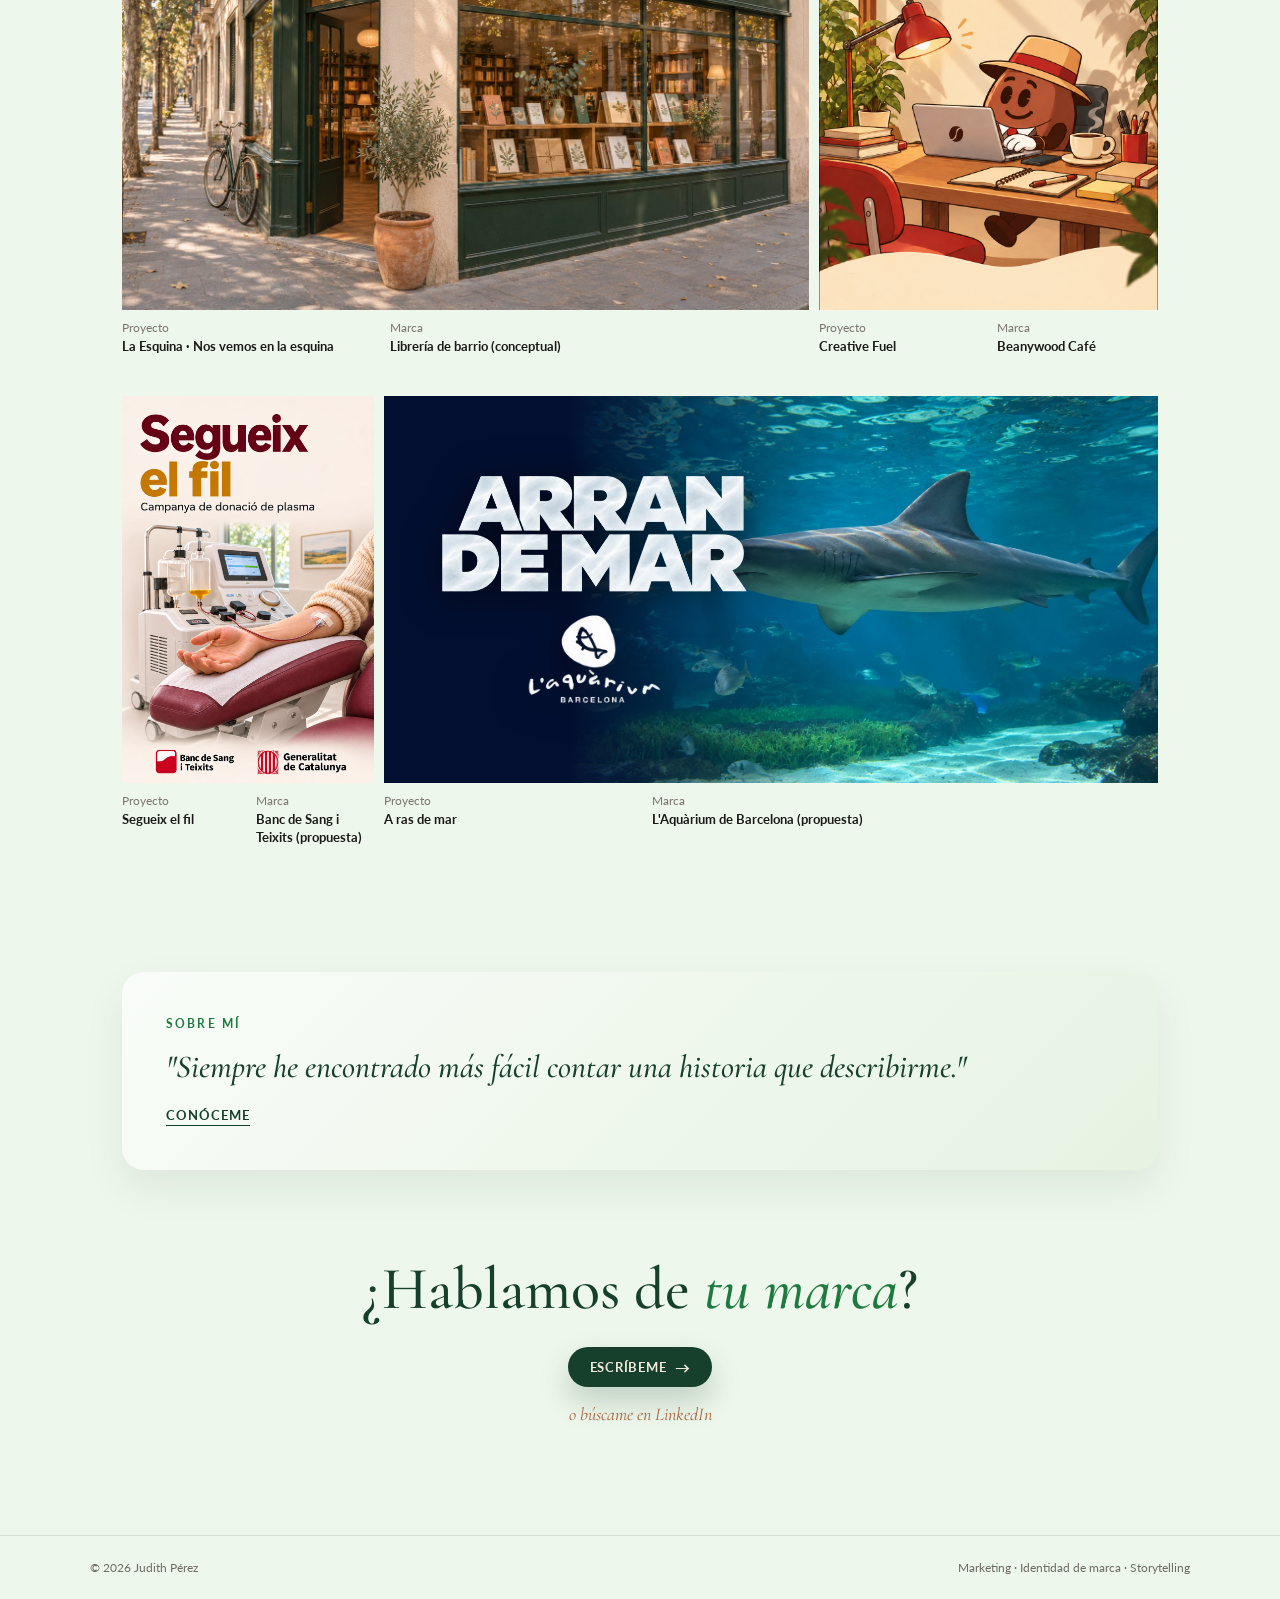
==== commit f4d7cb4a: "Fijar alturas de filas de proyectos para Safari Co-Authored-By: Claude Opus 5.5 <noreply@anthropic.c" ====
--- a/index.html
+++ b/index.html
@@ -8,7 +8,7 @@
   <link rel="preconnect" href="https://fonts.googleapis.com" />
   <link rel="preconnect" href="https://fonts.gstatic.com" crossorigin />
   <link rel="stylesheet" href="https://fonts.googleapis.com/css2?family=Cormorant+Garamond:ital,wght@0,400;0,500;0,600;1,400;1,500;1,600&family=Lato:ital,wght@0,400;0,700;1,400&family=Outfit:wght@500;700&display=swap" />
-  <link rel="stylesheet" href="assets/styles/portfolio.css?v=20261125e" />
+  <link rel="stylesheet" href="assets/styles/portfolio.css?v=20261125f" />
 </head>
 <body class="pf pf--home">
 
--- a/assets/styles/portfolio.css
+++ b/assets/styles/portfolio.css
@@ -1031,7 +1031,7 @@
 @media (max-width: 760px) { .wk-item--q3, .wk-item--q1 { grid-column: 1 / -1; } }
 @media (min-width: 761px) {
   .wk-item--q3 .wk-cover-aq--foto { aspect-ratio: 2 / 1; }
-  .wk-item--q3, .wk-item--q1 { grid-row: span 2; display: grid; grid-template-rows: subgrid; row-gap: 0; }
+
   .wk-item--q1 .wk-item__media.wk-cover-pl { height: 100%; aspect-ratio: auto; flex-direction: column; justify-content: flex-end; align-items: flex-start; gap: 0; padding: 0 clamp(16px, 1.8vw, 24px) clamp(18px, 2vw, 26px); }
   .wk-item--q1 .wk-cover-pl__objs { position: absolute; left: 50%; translate: -50% 0; top: 9%; height: 42%; gap: 10px; }
   .wk-item--q1 .wk-cover-pl { background: radial-gradient(70% 45% at 50% 32%, rgba(242,201,76,.28) 0%, rgba(242,201,76,0) 70%), #141414; }
@@ -1051,3 +1051,13 @@
   .wk-item--q1 .wk-item__media.wk-cover-sf img { position: absolute; inset: 0; height: 100%; aspect-ratio: auto; }
 }
 @media (max-width: 760px) { .wk-cover-sf .wk-item__over { background: none; } }
+
+/* Alturas fijas por fila, calculadas con el ancho de la cuadrícula.
+   Safari mide mal las filas si dependen de la proporción de las imágenes. */
+@media (min-width: 761px) {
+  .wk-grid { container-type: inline-size; align-items: start; }
+  .wk-item--wide, .wk-item--tall, .wk-item--q3, .wk-item--q1 { display: block; align-self: start; }
+  .wk-item--wide .wk-item__media, .wk-item--tall .wk-item__media { display: block; position: relative; width: 100%; height: calc(((100cqw - 110px) * 2 / 3 + 70px) * 2 / 3); min-height: 0; aspect-ratio: auto; }
+  .wk-item--q3 .wk-item__media.wk-cover-aq--foto, .wk-item--q1 .wk-item__media.wk-cover-sf { display: block; position: relative; width: 100%; height: calc(((100cqw - 110px) * .75 + 80px) / 2); min-height: 0; aspect-ratio: auto; }
+  .wk-item--wide .wk-item__media > img, .wk-item--tall .wk-item__media > img { position: absolute; inset: 0; width: 100%; height: 100%; aspect-ratio: auto; object-fit: cover; }
+}
